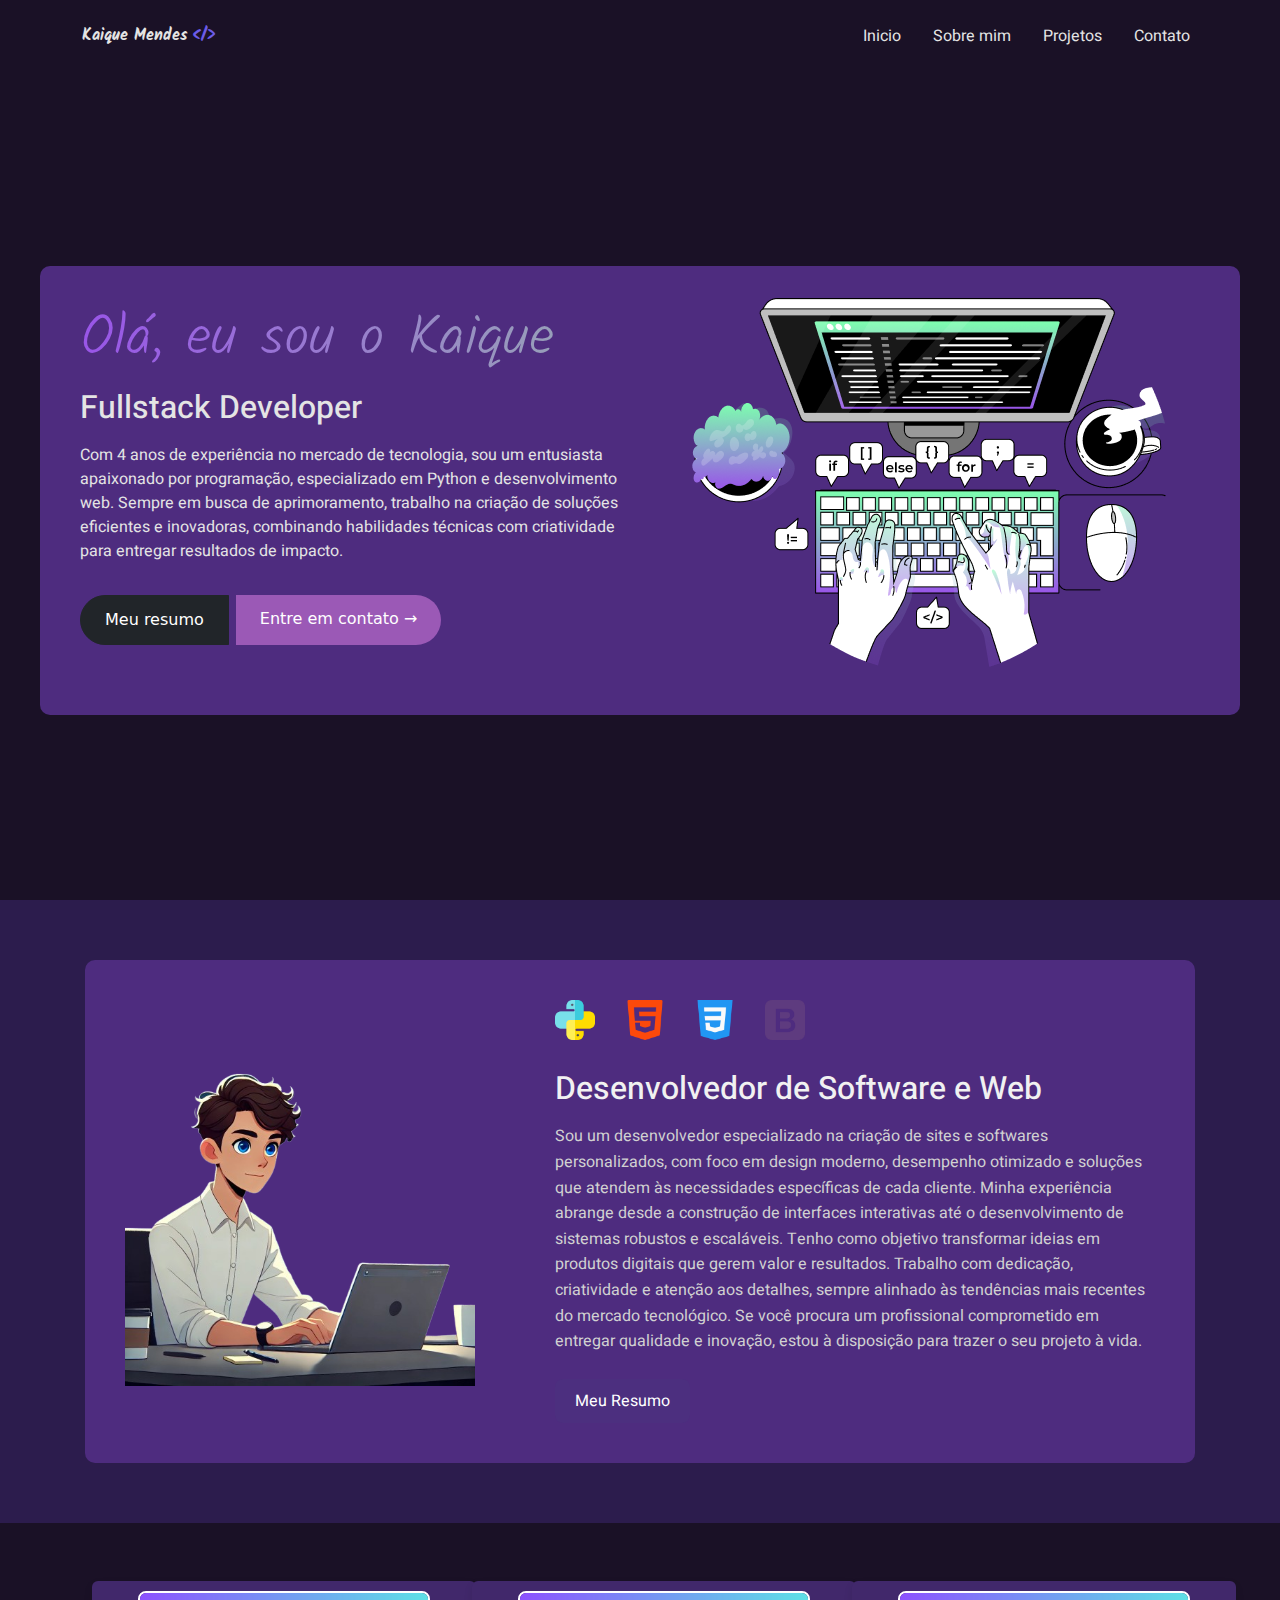
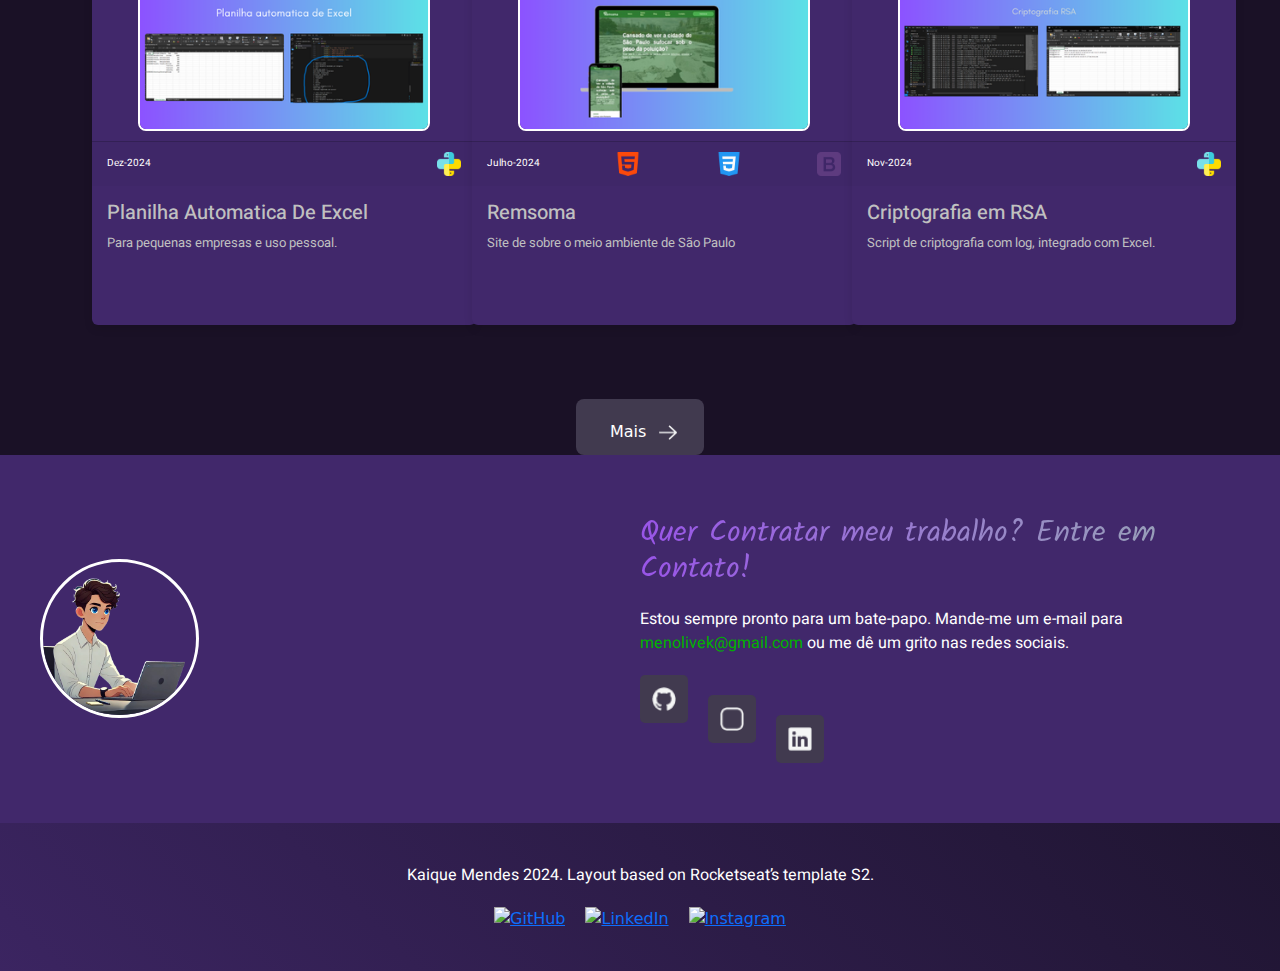
==== index.html @ 35d9863d "first commit" ====
<!DOCTYPE html>
<html lang="pt-br">

<head>
    <meta charset="UTF-8">
    <meta name="viewport" content="width=device-width, initial-scale=1.0">
    <title>Kaique Mendes - Portfolio</title>
    <!-- Bootstrap CSS -->
    <link href="https://cdn.jsdelivr.net/npm/bootstrap@5.3.0/dist/css/bootstrap.min.css" rel="stylesheet">
    <!-- Custom CSS -->
    <link rel="stylesheet" href="style.css">
    <!-- Google Fonts -->
    <link rel="preconnect" href="https://fonts.googleapis.com">
    <link rel="preconnect" href="https://fonts.gstatic.com" crossorigin>
    <link href="https://fonts.googleapis.com/css2?family=Heebo:wght@100..900&family=Kalam:wght@300;400;700&display=swap"
        rel="stylesheet">


    <link rel="preconnect" href="https://fonts.googleapis.com">
    <link rel="preconnect" href="https://fonts.gstatic.com" crossorigin>
    <link href="https://fonts.googleapis.com/css2?family=Kalam:wght@300;400;700&display=swap" rel="stylesheet">


    <link href="https://fonts.googleapis.com/css2?family=Roboto:wght@300;400;700&display=swap" rel="stylesheet">
</head>



<!-- Header -->
<header class="navbar navbar-expand-lg fixed-top">
    <div class="container">
        <a class="navbar-brand" href="#">Kaique Mendes <span class="code-icon">&lt;/&gt;</span></a>
        <button class="navbar-toggler" type="button" data-bs-toggle="collapse" data-bs-target="#navbarNav">
            <span class="navbar-toggler-icon"></span>
        </button>
        <div class="collapse navbar-collapse" id="navbarNav">
            <ul class="navbar-nav ms-auto">
                <li class="nav-item"><a class="nav-link" href="/index.html">Inicio</a></li>
                <li class="nav-item"><a class="nav-link" href="#">Sobre mim</a></li>
                <li class="nav-item"><a class="nav-link" href="#">Projetos</a></li>
                <li class="nav-item"><a class="nav-link" href="#">Contato</a></li>
            </ul>
        </div>
    </div>
</header>

<!-- Hero Section -->
<section class="hero d-flex align-items-center">
    <div class="main-container">
        <div class="row">
            <div class="col-md-6 text-content">
                <h1>Olá, eu sou o <span class="highlight">Kaique</span></h1>
                <h2>Fullstack Developer</h2>
                <p>Com 4 anos de experiência no mercado de tecnologia, sou um entusiasta apaixonado por programação,
                    especializado em Python e desenvolvimento web. Sempre em busca de aprimoramento, trabalho na criação
                    de soluções eficientes e inovadoras, combinando habilidades técnicas com criatividade para entregar
                    resultados de impacto.</p>
                <div class="btn-group">
                    <a href="#main" class="btn btn-dark me-2"><i class="bi bi-file-earmark-text"></i> Meu resumo</a>
                    <a href="#footer" class="btn btn-purple">Entre em contato →</a>
                </div>
            </div>
            <div class="col-md-6 text-center">
                <img src="monitor.png" alt="Code Illustration" class="img-fluid hero-img">
            </div>
        </div>
    </div>
</section>



<main>
    <section  id="main" class="main-container">
        <div class="left-content">
            <img src="/kaiquezin-removebg-preview.png" alt="Person working at laptop" />
        </div>
        <div class="right-content">
            <div class="skills-icons">
                <img src="/icons-softskils/python.png" alt="Python" />
                <img src="/icons-softskils/html-5.png" alt="HTML" />
                <img src="/icons-softskils/css-3.png" alt="CSS" />
                <img src="/icons-softskils/bootstrap.png" alt="Bootstrap" />
            </div>
            <h2>Desenvolvedor de Software e Web

            </h2>
            <p>
                Sou um desenvolvedor especializado na criação de sites e softwares personalizados, com foco em design moderno, desempenho otimizado e soluções que atendem às necessidades específicas de cada cliente. Minha experiência abrange desde a construção de interfaces interativas até o desenvolvimento de sistemas robustos e escaláveis.

                Tenho como objetivo transformar ideias em produtos digitais que gerem valor e resultados. Trabalho com dedicação, criatividade e atenção aos detalhes, sempre alinhado às tendências mais recentes do mercado tecnológico.
                
                Se você procura um profissional comprometido em entregar qualidade e inovação, estou à disposição para trazer o seu projeto à vida.
            </p>
            <button class="resume-btn">Meu Resumo</button>
        </div>
    </section>
</main>



<!-- Section para os cards de projetos -->
<section id="projetos" class="mt-5">
    <div class="container">
        <div class="row justify-content-center">
            <!-- Card 1 -->
            <div class="col-md-4">
                <a href="https://github.com/seu-perfil" class="card-link">
                    <div class="card">
                        <div class="card-img-container">
                            <img src="/img-cards/Planilha automatica de Excel.png" alt="Projeto 1" class="card-img-top">
                        </div>
                        <div class="card-footer">
                            <span class="card-date">Dez-2024</span>
                            <img src="/icons-softskils/python.png" alt="Ícone 1" class="icon">
                        </div>
                        <div class="card-body">
                            <h5 class="card-title">Planilha Automatica De Excel</h5>
                            <p>Para pequenas empresas e uso pessoal.</p>
                        </div>
                    </div>
                </a>
            </div>

            <!-- Card 2 -->
            <div class="col-md-4">
                <a href="https://github.com/Remsoma" class="card-link">
                <div class="card">
                    <div class="card-img-container">
                        <img src="/img-cards/1.png" alt="Projeto 2" class="card-img-top">
                    </div>
                    <div class="card-footer">
                        <span class="card-date">Julho-2024</span>
                        <img src="/icons-softskils/html-5.png" alt="Ícone 2" class="icon">
                        <img src="/icons-softskils/css-3.png" alt="Ícone 2" class="icon">
                        <img src="/icons-softskils/bootstrap.png" alt="Ícone 2" class="icon">

                    </div>
                    <div class="card-body">
                        <h5 class="card-title">Remsoma</h5>
                        <p>Site de sobre o meio ambiente de São Paulo</p>
                    </div>
                </div>
            </a>
            </div>

            <!-- Card 3 -->
            <div class="col-md-4">
                <a href="https://www.linkedin.com/posts/kaique-mendes-de-oliveira-3065111b2_python-criptografia-rsa-activity-7264786140019183616-v6tq?utm_source=share&utm_medium=member_desktop" class="card-link">

                <div class="card">
                    <div class="card-img-container">
                        <img src="/img-cards/2.png" alt="Projeto 3" class="card-img-top">
                    </div>
                    <div class="card-footer">
                        <span class="card-date">Nov-2024</span>
                        <img src="/icons-softskils/python.png" alt="Ícone 3" class="icon">
                    </div>
                    <div class="card-body">
                        <h5 class="card-title">Criptografia em RSA</h5>
                        <p>Script de criptografia com log, integrado com Excel.</p>
                    </div>
                </div>
            </div>
        </div>
    </a>
    </div>

    <!-- Botão Veja Mais com a flecha -->
    <div class="button-container">
        <a href="#" class="btn-veja-mais">

            Mais
            <img src="/flecha button.png" alt="Flecha" class="arrow-icon">
        </a>
    </div>

</section>


<section class="contact-section">
    <div class="contact-container">
        <!-- Círculo com imagem -->
        <div class="circle-image">
            <img src="/kaiquezin-removebg-preview.png" alt="Imagem do Contato" class="contact-image">
        </div>

        <!-- Texto de Contato -->
        <div class="contact-info">
            <h2 class="contact-title">Quer Contratar meu trabalho? Entre em Contato!</h2>
            <p class="contact-description">Estou sempre pronto para um bate-papo. Mande-me um e-mail para <a
                    href="mailto:menolivek@gmail.com">menolivek@gmail.com</a> ou me dê um grito nas redes sociais.</p>

            <!-- Ícones do GitHub -->
            <div class="contact-icons">
                <a href="https://github.com/Kaique0302" target="_blank" class="icon-box">
                    <img src="/iconsredes/git.png" alt="GitHub" class="icon">
                </a>
                <div class="contact-icons">
                    <a href="#" target="_blank" class="icon-box">
                        <img src="/iconsredes/intagram.png" alt="instagram" class="icon">
                    </a>
                    <div class="contact-icons">
                        <a href="https://www.linkedin.com/in/kaique-mendes-de-oliveira-3065111b2/" target="_blank"
                            class="icon-box">
                            <img src="/iconsredes/linkedin.png" alt="linkedin" class="icon">
                        </a>
                        <!-- Adicione outros ícones aqui -->
                    </div>
                </div>
            </div>
</section>

<footer id="footer" class="footer">
    <div class="footer-container">
        <p class="footer-text">Kaique Mendes 2024. Layout based on Rocketseat’s template S2.</p>
        <div class="footer-icons">
            <a href="https://github.com/KaiqueMenolive" target="_blank" class="footer-icon">
                <img src="path/to/github-icon.png" alt="GitHub">
            </a>
            <a href="https://www.linkedin.com/in/kaiquemendes/" target="_blank" class="footer-icon">
                <img src="path/to/linkedin-icon.png" alt="LinkedIn">
            </a>
            <a href="https://www.instagram.com/kaiquemendes/" target="_blank" class="footer-icon">
                <img src="path/to/instagram-icon.png" alt="Instagram">
            </a>
        </div>
    </div>
</footer>





<!-- Bootstrap Bundle JS -->
<script src="https://cdn.jsdelivr.net/npm/bootstrap@5.3.0/dist/js/bootstrap.bundle.min.js"></script>
</body>

</html>
---- style.css ----
/* General Reset */
body {

  background-color: #1a1126;
  color: #e4e4e4;
  margin: 0;
  padding: 0;
}


/* Navbar */
.navbar {
  font-family: "Heebo", sans-serif;
  background-color: #1a1126;
  color: #e4e4e4;
  padding: 1rem 0;
}

.navbar-brand {
  font-family: "Kalam", cursive;
  color: #e4e4e4;
  font-size: 1rem;
  font-weight: 700;
}

.navbar-brand .code-icon {
  color: #6c5ce7;
}

.nav-link {
  color: #e4e4e4 !important;
  margin-left: 1rem;
}

.nav-link:hover {
  color: #6c5ce7 !important;
}

/* Hero Section */
.hero {
  min-height: 100vh;
  background-color: #1a1126;
  color: #e4e4e4;
  padding-top: 5rem;
}

.hero h1 {

  background: linear-gradient(to right, #9955E8, #95ff7b, #95ff7b);
  background-size: 400% 400%;
  color: transparent;
  -webkit-background-clip: text;
  /* Para navegadores WebKit, como Chrome, Safari */
  -moz-background-clip: text;
  /* Para Firefox */
  background-clip: text;
  /* Propriedade padrão */
  animation: gradientAnimation 5s ease infinite;

  @keyframes gradientAnimation {
    0% {
      background-position: 0% 50%;
    }

    50% {
      background-position: 100% 50%;
    }

    100% {
      background-position: 0% 50%;
    }
  }



  font-family: "Kalam",
  cursive;
  font-size: 3.5rem;
  font-weight: 56;
  margin-bottom: 1rem;
}



.hero h2 {
  font-family: "Heebo", sans-serif;
  font-size: 2rem;
  margin-bottom: 1rem;
}

.hero p {
  font-family: "Heebo", sans-serif;
  font-size: 1rem;
  margin-bottom: 2rem;
}

.btn-group .btn {
  border-radius: 25px;
  padding: 0.75rem 1.5rem;
}

.btn-purple {
  background-color: #9b59b6;
  color: #fff;
  border: none;
}

.btn-purple:hover {
  background-color: #8e44ad;
}

.hero-img {
  margin-top: -3rem;
  max-width: 100%;
}

/* Responsive */
@media (max-width: 768px) {
  .hero h1 {
    font-size: 2.5rem;
  }

  .hero h2 {
    font-size: 1.5rem;
  }
}



/* Main Section */
main {
  font-family: "Heebo", sans-serif;
  background-color: #2c1c4d;
  /* Fundo roxo escuro para a área ao redor */
  color: #fff;
  display: flex;
  justify-content: center;
  align-items: center;
  padding: 60px 20px;
}

.main-container {
  /* Renomeei a classe para evitar conflito */
  background-color: #4e2c7f;
  /* Fundo roxo claro dentro do container */
  display: flex;
  max-width: 1200px;
  margin: 0 auto;
  align-items: center;
  gap: 80px;
  /* Aumentei o espaçamento entre imagem e texto */
  padding: 40px;
  /* Espaçamento interno no container */
  border-radius: 10px;
  /* Bordas arredondadas no container */
}

.left-content img {
  width: 350px;
  /* Tamanho da imagem */
  height: auto;
  object-fit: cover;
  /* Para garantir que a imagem preencha o espaço sem distorção */
  animation: float-large 6s ease-in-out infinite;
  /* Animação de flutuação */
  transition: transform 0.3s ease;
  /* Transição suave no hover */
}

/* Animação de flutuação */
@keyframes float-large {
  0% {
    transform: translateY(0);
    /* Início sem deslocamento */
  }

  50% {
    transform: translateY(-20px);
    /* Desloca um pouco para cima */
  }

  100% {
    transform: translateY(0);
    /* Retorna ao ponto inicial */
  }
}


/* Adicionando um efeito de hover, */
.side-image-large:hover {
  transform: scale(1.05);
  /* Leve aumento ao passar o mouse */
}

.right-content {
  max-width: 600px;
  /* Largura máxima do texto */
}

/* Skills Icons */



.skills-icons {
  display: flex;
  gap: 30px;
  /* Aumentei o espaçamento entre os ícones */
  margin-bottom: 30px;
  /* Mais espaço entre os ícones e o título */
}

/* Animação de flutuação */
@keyframes float {
  0% {
    transform: translateY(0);
    /* Início sem deslocamento */
  }

  50% {
    transform: translateY(-15px);
    /* Desloca um pouco para cima */
  }

  100% {
    transform: translateY(0);
    /* Retorna ao ponto inicial */
  }
}

/* Adicionando hover para um leve efeito de transformação, se desejar */
.skill-icon:hover {
  transform: scale(1.1);
  /* Leve aumento no hover */
}

.skills-icons img {
  width: 40px;
  /* Tamanho dos ícones */
  height: auto;
  position: relative;
  animation: float 4s ease-in-out infinite;
  /* Animação para flutuar */
}

.right-content h2 {
  font-size: 2rem;
  margin-bottom: 1rem;
  color: #f1f1f1;
}

.right-content p {
  font-size: 1rem;
  margin-bottom: 1.5rem;
  line-height: 1.6;
  color: #d1d1d1;
}

.resume-btn {
  background-color: #4c2f7f;
  /* Botão roxo */
  color: #fff;
  border: none;
  padding: 10px 20px;
  font-size: 1rem;
  border-radius: 8px;
  cursor: pointer;
  transition: background 0.3s ease-in-out;
}

.resume-btn:hover {
  background-color: #6d3fb8;
  /* Efeito hover */
}

/* cards */

.card {
  font-family: "Heebo", sans-serif;
  background-color: #41286B;
  color: white;
  width: 384px;
  height: 344px;
  margin: 10px;
  border: none;
  display: flex;
  justify-content: flex-start;
  flex-direction: column;
  position: relative;
  overflow: hidden;
  /* Garante que o conteúdo não saia do card */
  transition: transform 0.5s ease, box-shadow 0.3s ease, filter 0.3s ease;
  box-shadow: 0 4px 8px rgba(0, 0, 0, 0.1);
  /* Sombra suave para o card */


}

.card:hover {
  transform: translateY(-15px) scale(1.05) rotate(3deg);
  /* Card sobe, aumenta e gira levemente */
  box-shadow: 0 12px 24px rgba(0, 0, 0, 0.2);
  /* Sombra mais forte */
  filter: brightness(1.1);
  /* Aumenta o brilho para dar um efeito de destaque */
}


/* Card com link */
.card-link {
  text-decoration: none;
  /* Remove o sublinhado do link */
  display: inline-block;
  /* Permite que o link seja um bloco e ocupe o tamanho do card */
  transition: transform 0.3s ease;
  /* Animação suave no hover */
}

.card-img-container {
  position: relative;
  width: 100%;
  height: 160px;
  padding: 10px;
  /* Espaçamento interno */
}

.card-img-top {
  display: block;
  margin: auto;
  width: 80%;
  /* Ajuste a largura da imagem */
  height: auto;
  border: 2px solid white;
  /* Borda branca ao redor da imagem */
  border-radius: 8px;
  /* Arredondamento nas bordas da imagem */
}

.card-body {
  color: silver;
  padding: 15px;
  flex-grow: 1;
  font-size: 13px;
}

.card-footer {
  display: flex;
  justify-content: space-between;
  align-items: center;
  font-size: 14px;
  padding: 10px 15px;
}

.card-date {
  font-family: "Heebo", sans-serif;
  font-size: 10px;
}

.icon {
  width: 23px;
  height: 23px;
  object-fit: contain;
}

.card-container {

  display: flex;
  justify-content: space-between;
  flex-wrap: wrap;
  gap: 20px;
}


/* Container do botão Veja mais */
.button-container {
  text-align: center;
  margin-top: 40px;
  /* Distância dos cards */
}

/* Estilo do botão Veja mais */
.btn-veja-mais {
  display: inline-block;
  background-color: #413A4F;
  color: white;
  padding: 16px 32px;
  text-decoration: none;
  font-size: 16px;
  border-radius: 8px;
  border: 2px solid transparent;
  /* Borda inicial */
  width: 128px;
  height: 56px;
  text-align: center;
  /* Garantir que o texto esteja centralizado */
  line-height: 30px;
  /* Alinha verticalmente o texto */
  white-space: nowrap;
  /* Impede que o texto quebre em várias linhas */
  transition: all 0.3s ease;
  /* Transição suave para hover */
}


/* Estilo da flecha */
.arrow-icon {
  width: 18px;
  /* Largura da flecha */
  height: 15px;
  /* Altura da flecha */
  margin-left: 8px;
  /* Espaço entre o texto e a flecha */
}


/* Efeito hover no botão */
.btn-veja-mais:hover {
  background-color: #4d3b7d;
  /* Cor mais clara para o hover */
  border: 2px solid #41286B;
  /* Borda roxa no hover */
  cursor: pointer;
  /* Cursor de pointer */
}


/* Estilo da seção de contato */
.contact-section {
  background-color: #41286B;
  /* Cor de fundo */
  padding: 60px 0;
  /* Espaçamento superior e inferior */
  color: #fff;
  /* Cor do texto */
}

/* Container da seção de contato */
.contact-container {
  display: flex;
  align-items: center;
  justify-content: space-between;
  max-width: 1200px;
  margin: 0 auto;
}

/* Círculo com imagem */
.circle-image {
  width: 159px;
  height: 159px;
  border-radius: 50%;
  overflow: hidden;
  border: 3px solid #fff;
  /* Borda branca */
}

.contact-image {
  width: 100%;
  height: 100%;
  object-fit: cover;
  /* Ajusta a imagem dentro do círculo */
}

/* Informações de contato */
.contact-info {
  max-width: 600px;
}

.contact-title {
  font-family: "Kalam", cursive;
  background: linear-gradient(to right, #9955E8, #95ff7b, #95ff7b);
  background-size: 400% 400%;
  color: transparent;
  -webkit-background-clip: text;
  /* Para navegadores WebKit, como Chrome, Safari */
  -moz-background-clip: text;
  /* Para Firefox */
  background-clip: text;
  /* Propriedade padrão */
  animation: gradientAnimation 5s ease infinite;

  font-size: 30px;
  margin-bottom: 20px;
}

@keyframes gradientAnimation {
  0% {
    background-position: 0% 50%;
  }

  50% {
    background-position: 100% 50%;
  }

  100% {
    background-position: 0% 50%;
  }
}

.contact-description {
  font-family: "Heebo", sans-serif;
  font-size: 16px;
  line-height: 1.5;
}

.contact-description a {
  font-family: "Heebo", sans-serif;
  color: #00b300;
  /* Cor verde para o link */
  text-decoration: none;
}

.contact-description a:hover {
  text-decoration: underline;
  /* Sublinha o link ao passar o mouse */
}

/* Caixa de ícones do GitHub */
.contact-icons {
  display: flex;
  gap: 20px;
  margin-top: 20px;
}

.icon-box {
  width: 48px;
  height: 48px;
  display: flex;
  justify-content: center;
  align-items: center;
  border-radius: 5px;
  background-color: #413A4F;
  transition: transform 0.3s ease;
}

.icon-box:hover {
  transform: scale(1.1);
  /* Efeito de zoom ao passar o mouse */
}

.icon {
  width: 24px;
  height: 24px;
}

/* Estilo do Footer */
.footer {
  background: linear-gradient(45deg, #41286B, #171023, #41286B);
  background-size: 300% 300%;
  animation: gradientAnimation 5s ease infinite;
  padding: 40px 0;
  color: #fff;
  text-align: center;
}

@keyframes gradientAnimation {
  0% {
    background-position: 0% 50%;
  }

  50% {
    background-position: 100% 50%;
  }

  100% {
    background-position: 0% 50%;
  }
}

.footer-container {
  max-width: 1200px;
  margin: 0 auto;
}

.footer-text {
  font-family: "Heebo", sans-serif;
  font-size: 16px;
  margin-bottom: 20px;
}

.footer-icons {
  display: flex;
  justify-content: center;
  gap: 20px;
}

.footer-icon img {
  width: 24px;
  height: 24px;
  transition: transform 0.3s ease;
}

.footer-icon:hover img {
  transform: scale(1.1);
  /* Efeito de zoom ao passar o mouse */
}
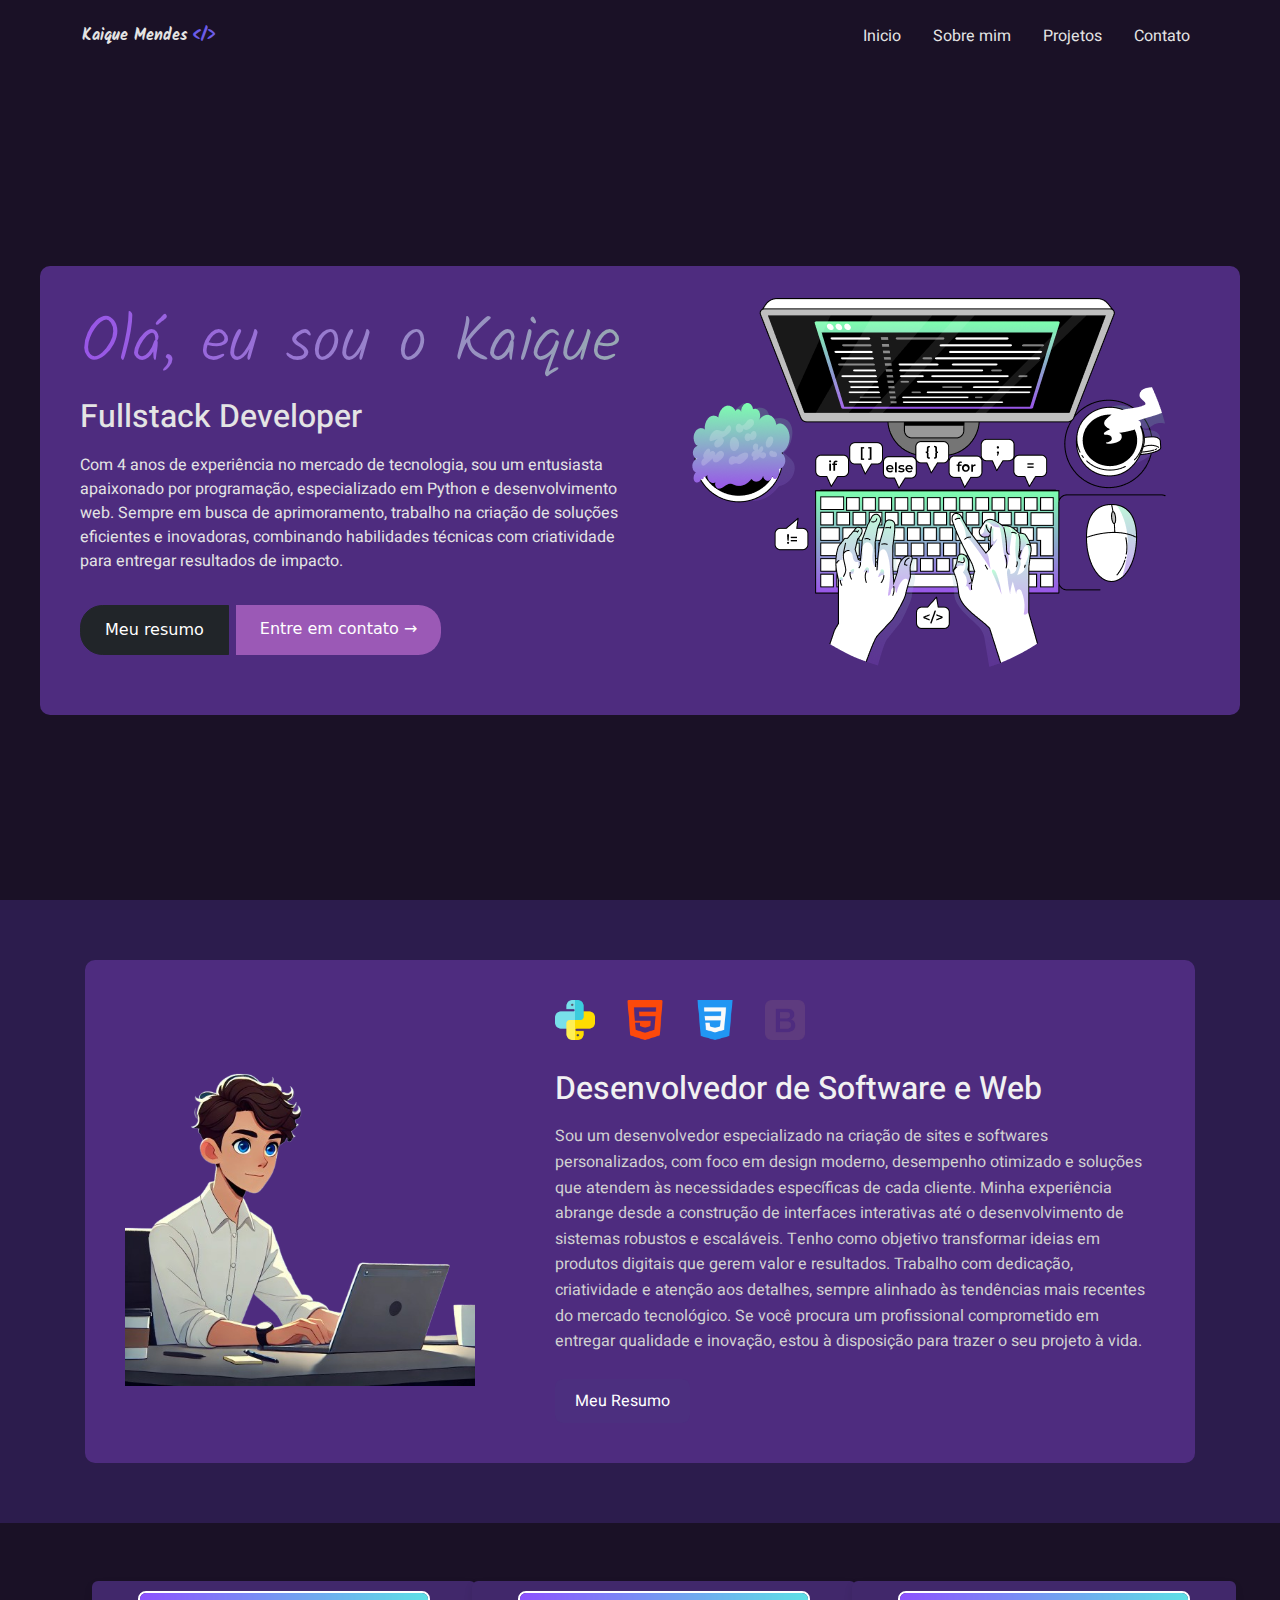
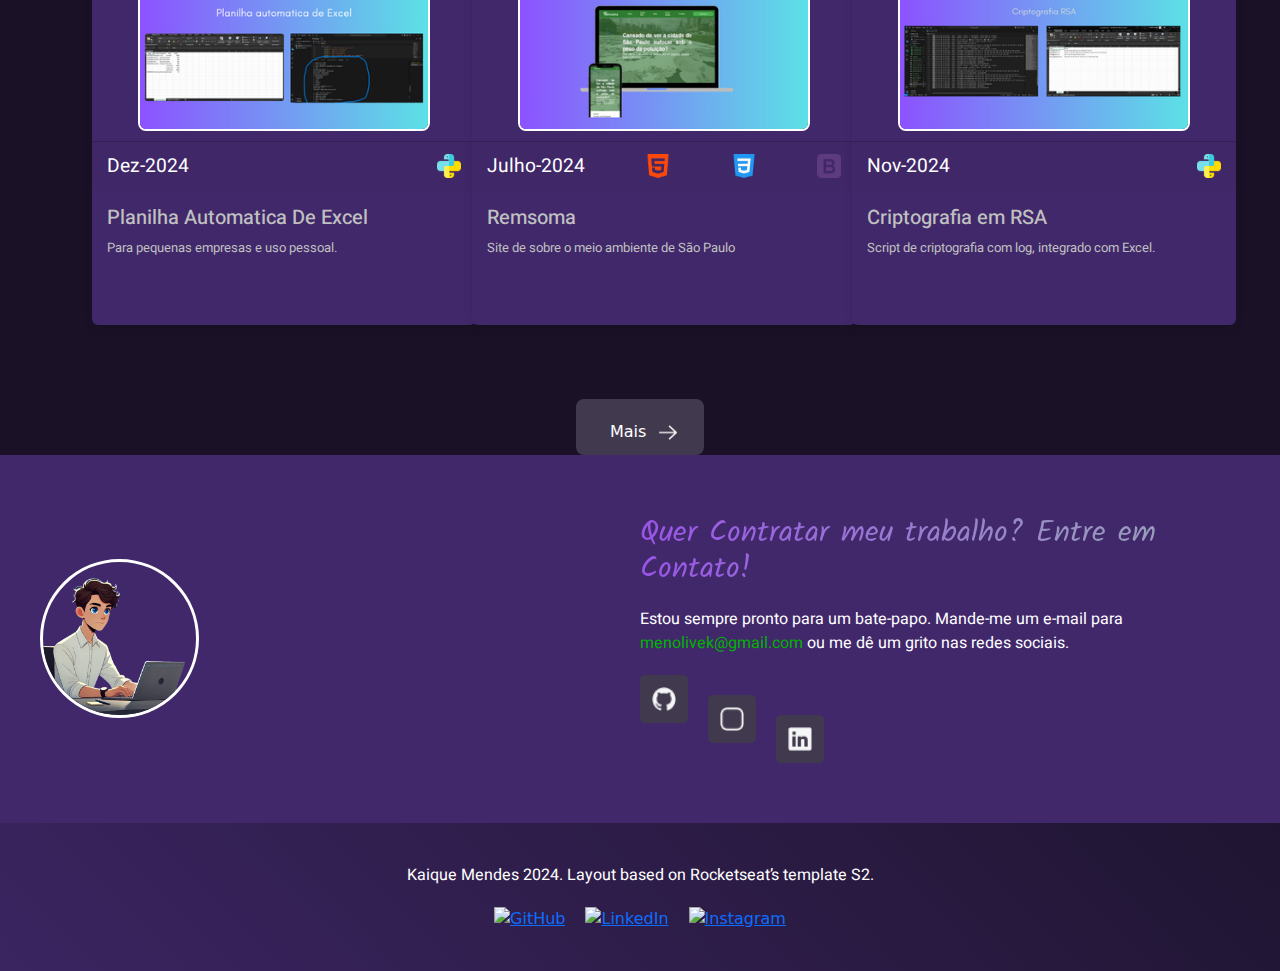
==== commit d999050b: "mexendo na responsividade" ====
--- a/index.html
+++ b/index.html
@@ -3,7 +3,8 @@
 
 <head>
     <meta charset="UTF-8">
-    <meta name="viewport" content="width=device-width, initial-scale=1.0">
+       <meta name="viewport" content="width=device-width, initial-scale=1.0">
+
     <title>Kaique Mendes - Portfolio</title>
     <!-- Bootstrap CSS -->
     <link href="https://cdn.jsdelivr.net/npm/bootstrap@5.3.0/dist/css/bootstrap.min.css" rel="stylesheet">
--- a/style.css
+++ b/style.css
@@ -95,7 +95,7 @@
 }
 
 .btn-group .btn {
-  border-radius: 25px;
+  border-radius: 2.5vh;
   padding: 0.75rem 1.5rem;
 }
 
@@ -154,6 +154,8 @@
   border-radius: 10px;
   /* Bordas arredondadas no container */
 }
+
+
 
 .left-content img {
   width: 350px;
@@ -594,5 +596,567 @@
 }
 
 
-
-
+/* General Reset */
+body {
+  background-color: #1a1126;
+  color: #e4e4e4;
+  margin: 0;
+  padding: 0;
+}
+
+@media (max-width: 600px) {
+  body {
+    font-size: 14px; /* Reduz o tamanho da fonte para telas menores */
+  }
+  .header {
+    padding: 10px;
+  }
+}
+
+/* Navbar */
+.navbar {
+  font-family: "Heebo", sans-serif;
+  background-color: #1a1126;
+  color: #e4e4e4;
+  padding: 1rem 0;
+}
+
+.navbar-brand {
+  font-family: "Kalam", cursive;
+  color: #e4e4e4;
+  font-size: 1rem;
+  font-weight: 700;
+}
+
+.navbar-brand .code-icon {
+  color: #6c5ce7;
+}
+
+.nav-link {
+  color: #e4e4e4 !important;
+  margin-left: 1rem;
+}
+
+.nav-link:hover {
+  color: #6c5ce7 !important;
+}
+
+/* Hero Section */
+.hero {
+  min-height: 100vh;
+  background-color: #1a1126;
+  color: #e4e4e4;
+  padding-top: 5rem;
+}
+
+.hero h1 {
+  background: linear-gradient(to right, #9955E8, #95ff7b, #95ff7b);
+  background-size: 400% 400%;
+  color: transparent;
+  -webkit-background-clip: text;
+  /* Para navegadores WebKit, como Chrome, Safari */
+  -moz-background-clip: text;
+  /* Para Firefox */
+  background-clip: text;
+  /* Propriedade padrão */
+  animation: gradientAnimation 5s ease infinite;
+}
+
+@keyframes gradientAnimation {
+  0% {
+    background-position: 0% 50%;
+  }
+  50% {
+    background-position: 100% 50%;
+  }
+  100% {
+    background-position: 0% 50%;
+  }
+}
+
+.hero h1 {
+  font-family: "Kalam", cursive;
+  font-size: 3.5rem;
+  font-weight: 56;
+  margin-bottom: 1rem;
+}
+
+.hero h2 {
+  font-family: "Heebo", sans-serif;
+  font-size: 2rem;
+  margin-bottom: 1rem;
+}
+
+.hero p {
+  font-family: "Heebo", sans-serif;
+  font-size: 1rem;
+  margin-bottom: 2rem;
+}
+
+.btn-group .btn {
+  border-radius: 2.5vh;
+  padding: 0.75rem 1.5rem;
+}
+
+.btn-purple {
+  background-color: #9b59b6;
+  color: #fff;
+  border: none;
+}
+
+.btn-purple:hover {
+  background-color: #8e44ad;
+}
+
+.hero-img {
+  margin-top: -3rem;
+  max-width: 100%;
+}
+
+/* Responsive */
+@media (max-width: 768px) {
+  .hero h1 {
+    font-size: 2.5rem;
+  }
+
+  .hero h2 {
+    font-size: 1.5rem;
+  }
+}
+
+/* Main Section */
+main {
+  font-family: "Heebo", sans-serif;
+  background-color: #2c1c4d;
+  /* Fundo roxo escuro para a área ao redor */
+  color: #fff;
+  display: flex;
+  justify-content: center;
+  align-items: center;
+  padding: 60px 20px;
+}
+
+.main-container {
+  /* Renomeei a classe para evitar conflito */
+  background-color: #4e2c7f;
+  /* Fundo roxo claro dentro do container */
+  display: flex;
+  max-width: 1200px;
+  margin: 0 auto;
+  align-items: center;
+  gap: 80px;
+  /* Aumentei o espaçamento entre imagem e texto */
+  padding: 40px;
+  /* Espaçamento interno no container */
+  border-radius: 10px;
+  /* Bordas arredondadas no container */
+}
+
+.left-content img {
+  width: 350px;
+  /* Tamanho da imagem */
+  height: auto;
+  object-fit: cover;
+  /* Para garantir que a imagem preencha o espaço sem distorção */
+  animation: float-large 6s ease-in-out infinite;
+  /* Animação de flutuação */
+  transition: transform 0.3s ease;
+  /* Transição suave no hover */
+}
+
+/* Animação de flutuação */
+@keyframes float-large {
+  0% {
+    transform: translateY(0);
+    /* Início sem deslocamento */
+  }
+
+  50% {
+    transform: translateY(-20px);
+    /* Desloca um pouco para cima */
+  }
+
+  100% {
+    transform: translateY(0);
+    /* Retorna ao ponto inicial */
+  }
+}
+
+/* Adicionando um efeito de hover, */
+.side-image-large:hover {
+  transform: scale(1.05);
+  /* Leve aumento ao passar o mouse */
+}
+
+.right-content {
+  max-width: 600px;
+  /* Largura máxima do texto */
+}
+
+/* Skills Icons */
+.skills-icons {
+  display: flex;
+  gap: 30px;
+  /* Aumentei o espaçamento entre os ícones */
+  margin-bottom: 30px;
+  /* Mais espaço entre os ícones e o título */
+}
+
+@keyframes float {
+  0% {
+    transform: translateY(0);
+    /* Início sem deslocamento */
+  }
+
+  50% {
+    transform: translateY(-15px);
+    /* Desloca um pouco para cima */
+  }
+
+  100% {
+    transform: translateY(0);
+    /* Retorna ao ponto inicial */
+  }
+}
+
+/* Adicionando hover para um leve efeito de transformação, se desejar */
+.skill-icon:hover {
+  transform: scale(1.1);
+  /* Leve aumento no hover */
+}
+
+.skills-icons img {
+  width: 40px;
+  /* Tamanho dos ícones */
+  height: auto;
+  position: relative;
+  animation: float 4s ease-in-out infinite;
+  /* Animação para flutuar */
+}
+
+.right-content h2 {
+  font-size: 2rem;
+  margin-bottom: 1rem;
+  color: #f1f1f1;
+}
+
+.right-content p {
+  font-size: 1rem;
+  margin-bottom: 1.5rem;
+  line-height: 1.6;
+  color: #d1d1d1;
+}
+
+.resume-btn {
+  background-color: #4c2f7f;
+  /* Botão roxo */
+  color: #fff;
+  border: none;
+  padding: 10px 20px;
+  font-size: 1rem;
+  border-radius: 8px;
+  cursor: pointer;
+  transition: background 0.3s ease-in-out;
+}
+
+.resume-btn:hover {
+  background-color: #6d3fb8;
+  /* Efeito hover */
+}
+
+/* cards */
+.card {
+  font-family: "Heebo", sans-serif;
+  background-color: #41286B;
+  color: white;
+  width: 384px;
+  height: 344px;
+  margin: 10px;
+  border: none;
+  display: flex;
+  justify-content: flex-start;
+  flex-direction: column;
+  position: relative;
+  overflow: hidden;
+  /* Garante que o conteúdo não saia do card */
+  transition: transform 0.5s ease, box-shadow 0.3s ease, filter 0.3s ease;
+  box-shadow: 0 4px 8px rgba(0, 0, 0, 0.1);
+  /* Sombra suave para o card */
+}
+
+.card:hover {
+  transform: translateY(-15px) scale(1.05) rotate(3deg);
+  /* Card sobe, aumenta e gira levemente */
+  box-shadow: 0 12px 24px rgba(0, 0, 0, 0.2);
+  /* Sombra mais forte */
+  filter: brightness(1.1);
+  /* Aumenta o brilho para dar um efeito de destaque */
+}
+
+/* Card com link */
+.card-link {
+  text-decoration: none;
+  /* Remove o sublinhado do link */
+  display: inline-block;
+  /* Permite que o link seja um bloco e ocupe o tamanho do card */
+  transition: transform 0.3s ease;
+  /* Animação suave no hover */
+}
+
+.card-img-container {
+  position: relative;
+  width: 100%;
+  height: 160px;
+  padding: 10px;
+  /* Espaçamento interno */
+}
+
+.card-img-top {
+  display: block;
+  margin: auto;
+  width: 80%;
+  /* Ajuste a largura da imagem */
+  height: auto;
+  border: 2px solid white;
+  /* Borda branca ao redor da imagem */
+  border-radius: 8px;
+  /* Arredondamento nas bordas da imagem */
+}
+
+.card-body {
+  color: silver;
+  padding: 15px;
+  flex-grow: 1;
+  font-size: 13px;
+}
+
+.card-footer {
+  display: flex;
+  justify-content: space-between;
+  align-items: center;
+  font-size: 14px;
+  padding: 10px 15px;
+}
+
+.card-date {
+  font-family: "Heebo", sans-serif;
+  color: #fff;
+  font-size: 1.2rem;
+}
+
+.card-footer p {
+  font-family: "Heebo", sans-serif;
+  color: #fff;
+  font-size: 1rem;
+}
+
+.card-footer a {
+  color: #fff;
+  font-size: 1rem;
+}
+
+.card-footer a:hover {
+  color: #6c5ce7;
+  /* Cor de hover no link */
+}
+
+
+/* Responsive */
+@media (max-width: 768px) {
+  .hero h1 {
+    font-size: 2.5rem;
+  }
+
+  .hero h2 {
+    font-size: 1.5rem;
+  }
+
+  .hero p {
+    font-size: 0.9rem;
+  }
+
+  .navbar {
+    padding: 0.5rem 0;
+  }
+
+  .navbar-brand {
+    font-size: 0.9rem;
+  }
+
+  .nav-link {
+    font-size: 0.9rem;
+  }
+
+  .main-container {
+    flex-direction: column;
+    align-items: center;
+    padding: 20px;
+  }
+
+  .left-content img {
+    width: 80%;
+    max-width: 300px;
+  }
+
+  .right-content {
+    max-width: 100%;
+    text-align: center;
+  }
+
+  .skills-icons {
+    gap: 20px;
+  }
+
+  .card {
+    width: 100%;
+    margin: 10px 0;
+  }
+
+  .contact-container {
+    flex-direction: column;
+    text-align: center;
+  }
+
+  .circle-image {
+    width: 120px;
+    height: 120px;
+  }
+
+  .contact-info {
+    max-width: 100%;
+    margin-top: 20px;
+  }
+}
+
+@media (max-width: 480px) {
+  .hero h1 {
+    font-size: 2rem;
+  }
+
+  .hero h2 {
+    font-size: 1.2rem;
+  }
+
+  .hero p {
+    font-size: 0.8rem;
+  }
+
+  .btn-group .btn {
+    padding: 0.5rem 1rem;
+  }
+
+  .main-container {
+    padding: 15px;
+  }
+
+  .left-content img {
+    width: 100%;
+  }
+
+  .right-content {
+    padding: 10px;
+  }
+
+  .card {
+    width: 100%;
+    height: auto;
+    margin: 10px 0;
+  }
+
+  .card-body {
+    font-size: 12px;
+  }
+
+  .contact-title {
+    font-size: 1.5rem;
+  }
+
+  .contact-description {
+    font-size: 14px;
+  }
+
+  .btn-veja-mais {
+    font-size: 14px;
+    padding: 12px 24px;
+  }
+}
+/* Media Query for Large Screens (Desktops and larger tablets) */
+@media (min-width: 1200px) {
+  .hero h1 {
+    font-size: 4rem;
+  }
+
+  .main-container {
+    max-width: 1200px;
+    padding: 40px;
+  }
+
+  .left-content img {
+    width: 350px;
+  }
+
+  .right-content {
+    max-width: 600px;
+  }
+
+  .skills-icons {
+    gap: 30px;
+  }
+
+  .card {
+    width: 384px;
+  }
+}
+
+
+@media (max-width: 600px) {
+  body {
+    font-size: 14px; /* Reduz o tamanho da fonte para telas menores */
+  }
+  .header {
+    padding: 10px;
+  }
+}
+
+/* Responsive */
+@media (max-width: 768px) {
+  .hero h1 {
+    font-size: 2.5rem;
+  }
+
+  .hero h2 {
+    font-size: 1.5rem;
+  }
+}
+
+/* Responsividade */
+@media (max-width: 1200px) {
+  .card-container .card {
+    width: 45%; /* Para telas médias, como tablets */
+  }
+}
+
+@media (max-width: 768px) {
+  .card-container .card {
+    width: 100%; /* Para telas pequenas, como celulares */
+  }
+}
+
+/* Melhorando a responsividade */
+@media (max-width: 480px) {
+  .card-container {
+    padding: 30px 10px; /* Reduzindo o espaçamento nos dispositivos menores */
+  }
+
+  .card-container .card {
+    padding: 15px; /* Menos preenchimento nos cards em telas pequenas */
+  }
+
+  .card-container .card h3 {
+    font-size: 1.3rem; /* Ajuste do tamanho do título */
+  }
+
+  .card-container .card p {
+    font-size: 0.9rem; /* Ajuste do tamanho da descrição */
+  }
+}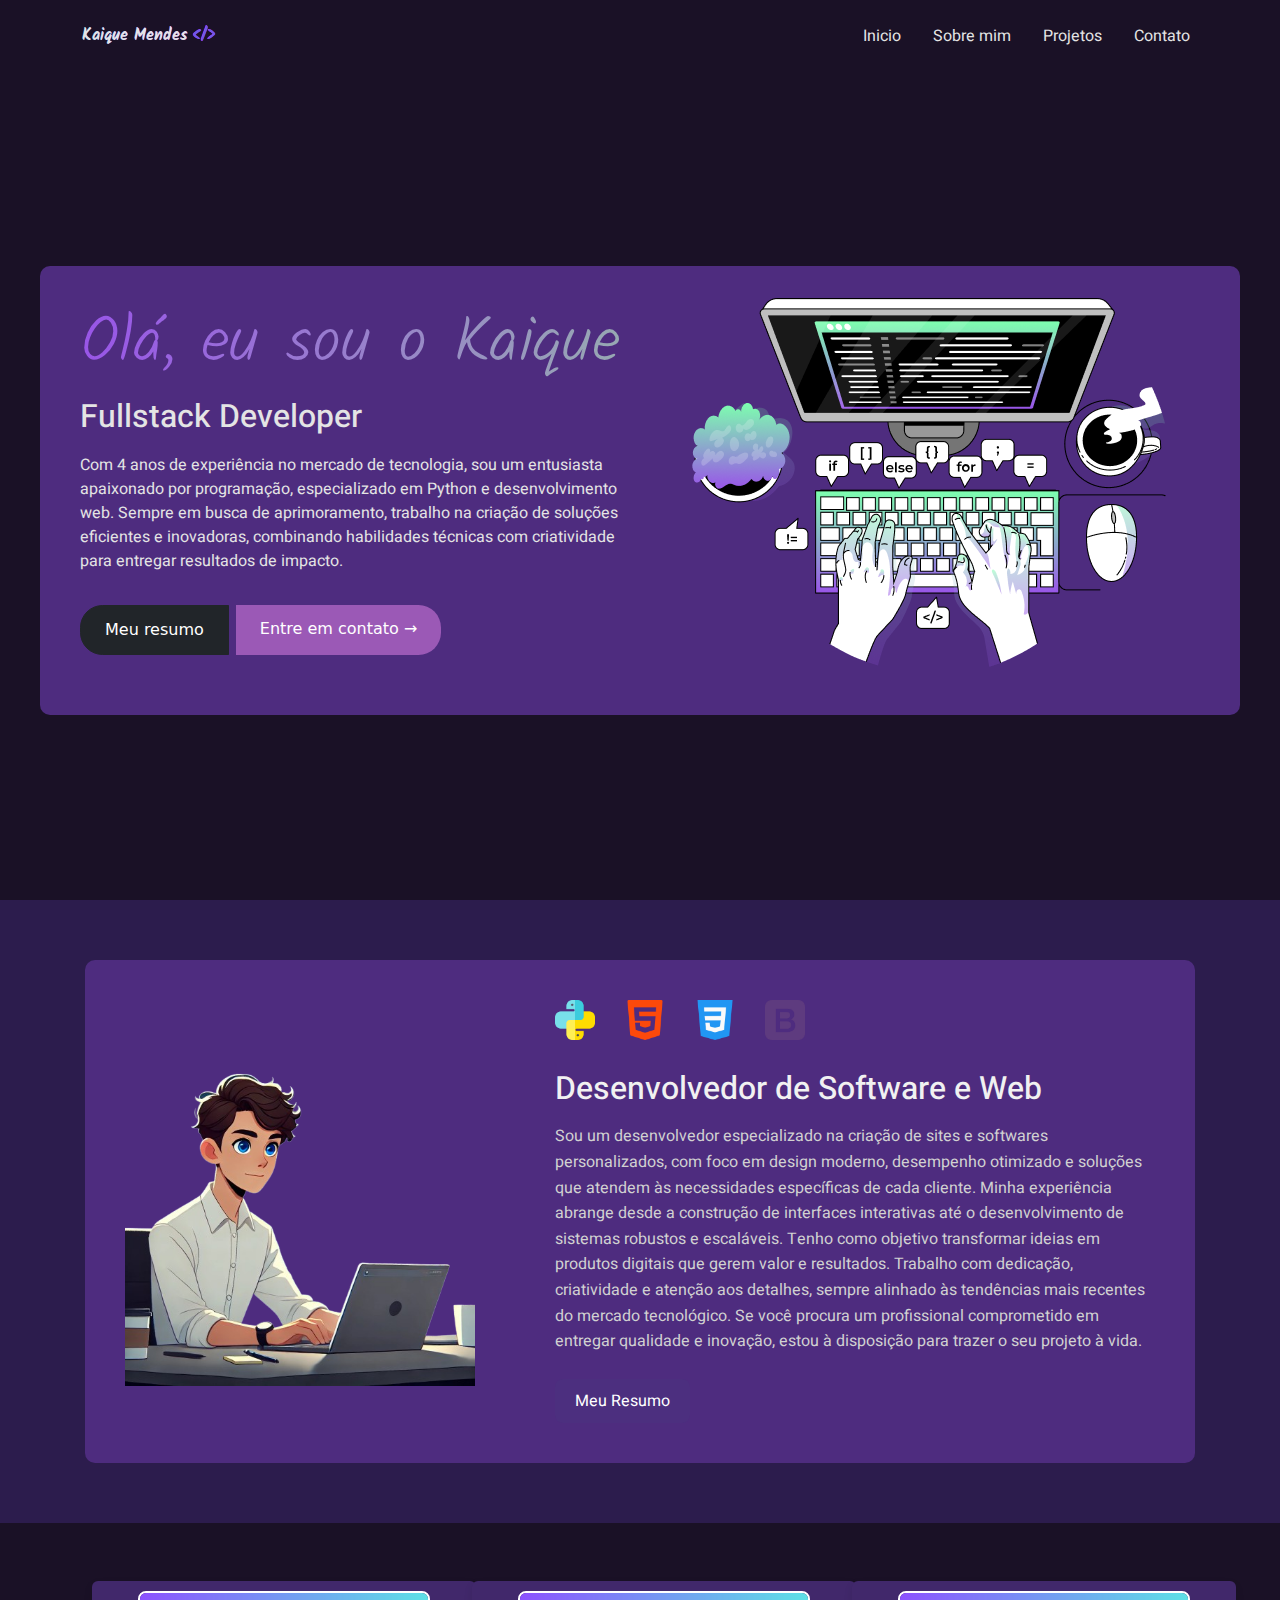
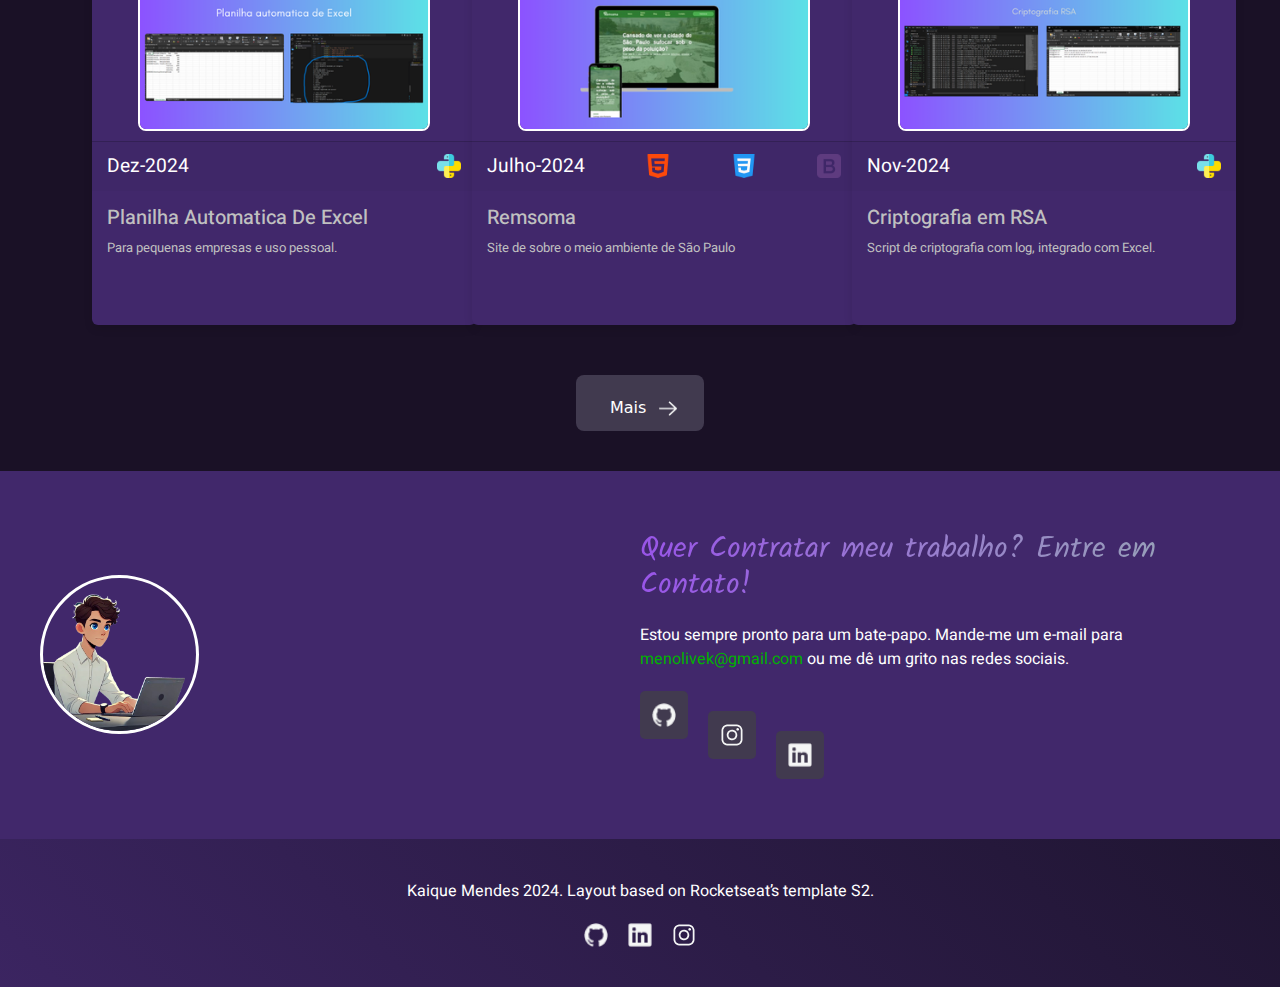
==== commit 00f7df01: "Ajuste final" ====
--- a/index.html
+++ b/index.html
@@ -30,16 +30,16 @@
 <!-- Header -->
 <header class="navbar navbar-expand-lg fixed-top">
     <div class="container">
-        <a class="navbar-brand" href="#">Kaique Mendes <span class="code-icon">&lt;/&gt;</span></a>
+        <a class="navbar-brand" href="">Kaique Mendes <span class="code-icon">&lt;/&gt;</span></a>
         <button class="navbar-toggler" type="button" data-bs-toggle="collapse" data-bs-target="#navbarNav">
             <span class="navbar-toggler-icon"></span>
         </button>
         <div class="collapse navbar-collapse" id="navbarNav">
             <ul class="navbar-nav ms-auto">
                 <li class="nav-item"><a class="nav-link" href="/index.html">Inicio</a></li>
-                <li class="nav-item"><a class="nav-link" href="#">Sobre mim</a></li>
-                <li class="nav-item"><a class="nav-link" href="#">Projetos</a></li>
-                <li class="nav-item"><a class="nav-link" href="#">Contato</a></li>
+                <li class="nav-item"><a class="nav-link" href="#main">Sobre mim</a></li>
+                <li class="nav-item"><a class="nav-link" href="#projetos">Projetos</a></li>
+                <li class="nav-item"><a class="nav-link" href="#contato">Contato</a></li>
             </ul>
         </div>
     </div>
@@ -162,23 +162,27 @@
                     </div>
                 </div>
             </div>
-        </div>
+            
+        </div>
+        
     </a>
-    </div>
-
-    <!-- Botão Veja Mais com a flecha -->
-    <div class="button-container">
-        <a href="#" class="btn-veja-mais">
-
-            Mais
-            <img src="/flecha button.png" alt="Flecha" class="arrow-icon">
-        </a>
-    </div>
+        <!-- Botão Veja Mais com a flecha -->
+        <div class="button-container">
+            <a href="#" class="btn-veja-mais">
+    
+                Mais
+                <img src="/flecha button.png" alt="Flecha" class="arrow-icon">
+            </a>
+        </div>
+    </div>
+
+
 
 </section>
 
 
-<section class="contact-section">
+<section id="contato" class="contact-section">
+    
     <div class="contact-container">
         <!-- Círculo com imagem -->
         <div class="circle-image">
@@ -198,7 +202,7 @@
                 </a>
                 <div class="contact-icons">
                     <a href="#" target="_blank" class="icon-box">
-                        <img src="/iconsredes/intagram.png" alt="instagram" class="icon">
+                        <img src="/logo-instagram 1.png" alt="instagram" class="icon">
                     </a>
                     <div class="contact-icons">
                         <a href="https://www.linkedin.com/in/kaique-mendes-de-oliveira-3065111b2/" target="_blank"
@@ -215,14 +219,14 @@
     <div class="footer-container">
         <p class="footer-text">Kaique Mendes 2024. Layout based on Rocketseat’s template S2.</p>
         <div class="footer-icons">
-            <a href="https://github.com/KaiqueMenolive" target="_blank" class="footer-icon">
-                <img src="path/to/github-icon.png" alt="GitHub">
-            </a>
-            <a href="https://www.linkedin.com/in/kaiquemendes/" target="_blank" class="footer-icon">
-                <img src="path/to/linkedin-icon.png" alt="LinkedIn">
-            </a>
-            <a href="https://www.instagram.com/kaiquemendes/" target="_blank" class="footer-icon">
-                <img src="path/to/instagram-icon.png" alt="Instagram">
+            <a href="https://github.com/Kaique0302" target="_blank" class="footer-icon">
+                <img src="/iconsredes/git.png" alt="GitHub">
+            </a>
+            <a href="https://www.linkedin.com/in/kaique-mendes-de-oliveira-3065111b2/" target="_blank" class="footer-icon">
+                <img src="/iconsredes/linkedin.png" alt="LinkedIn">
+            </a>
+            <a href="https://www.instagram.com/kaiquemenolive/" target="_blank" class="footer-icon">
+                <img src="/logo-instagram 1.png" alt="Instagram">
             </a>
         </div>
     </div>
--- a/style.css
+++ b/style.css
@@ -5,7 +5,13 @@
   color: #e4e4e4;
   margin: 0;
   padding: 0;
-}
+  
+}
+
+body {
+  cursor: url('/Normal.cur'), auto;
+}
+
 
 
 /* Navbar */
@@ -16,12 +22,28 @@
   padding: 1rem 0;
 }
 
+@keyframes rgbGradient {
+  0% {
+    background-position: 100% 0;
+  }
+  100% {
+    background-position: -100% 0;
+  }
+}
+
 .navbar-brand {
   font-family: "Kalam", cursive;
-  color: #e4e4e4;
-  font-size: 1rem;
+  font-size: 1.5rem;
   font-weight: 700;
-}
+  background: linear-gradient(90deg, rgb(255, 0, 0), rgb(255, 165, 0), rgb(0, 255, 0), rgb(0, 0, 255), rgb(255, 0, 255));
+  background-size: 300% 100%;
+  background-position: 100% 0;
+  animation: rgbGradient 3s ease-in-out infinite; /* Gradiente movendo de direita para esquerda */
+  -webkit-background-clip: text;
+  color: transparent;
+  display: inline;
+}
+
 
 .navbar-brand .code-icon {
   color: #6c5ce7;
@@ -140,7 +162,7 @@
 }
 
 .main-container {
-  /* Renomeei a classe para evitar conflito */
+  
   background-color: #4e2c7f;
   /* Fundo roxo claro dentro do container */
   display: flex;
@@ -374,8 +396,11 @@
 
 /* Container do botão Veja mais */
 .button-container {
+  top: -40px;
+  position: relative;
   text-align: center;
-  margin-top: 40px;
+  margin-top: 56px;
+  
   /* Distância dos cards */
 }
 
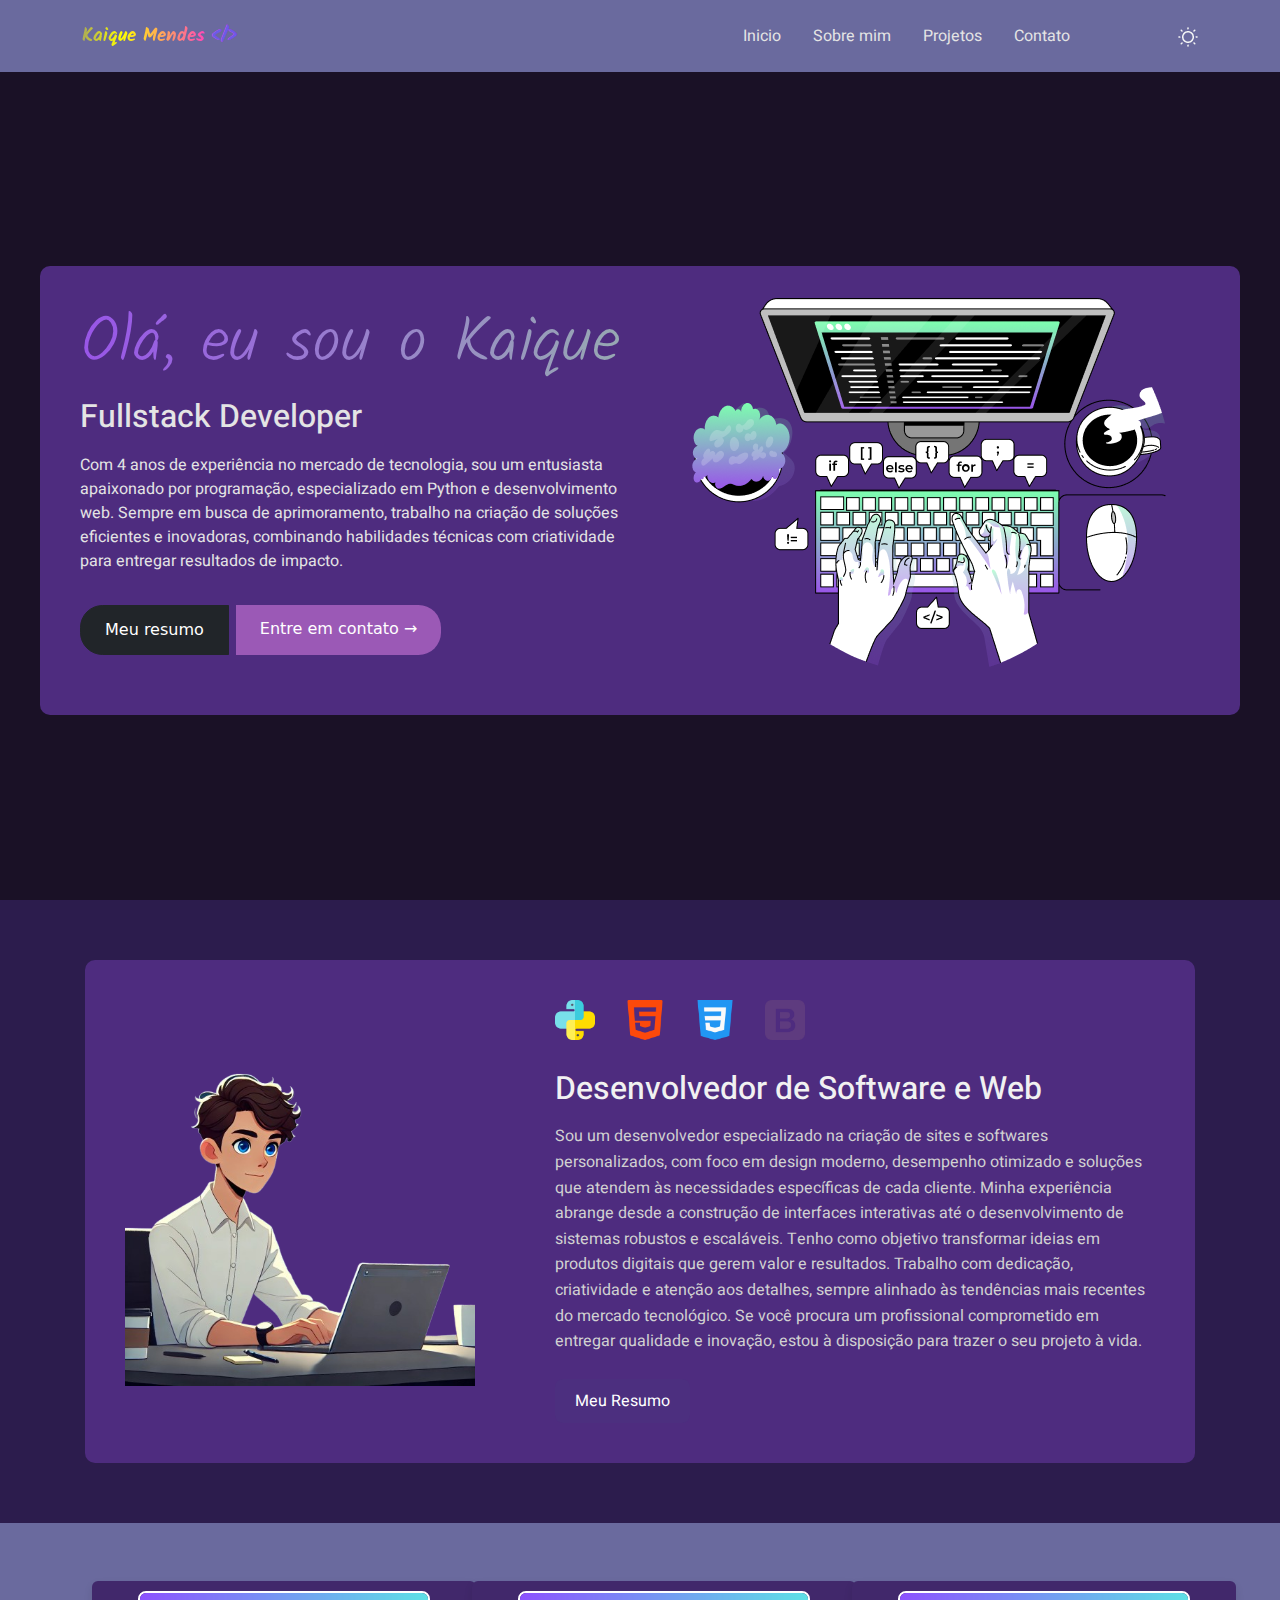
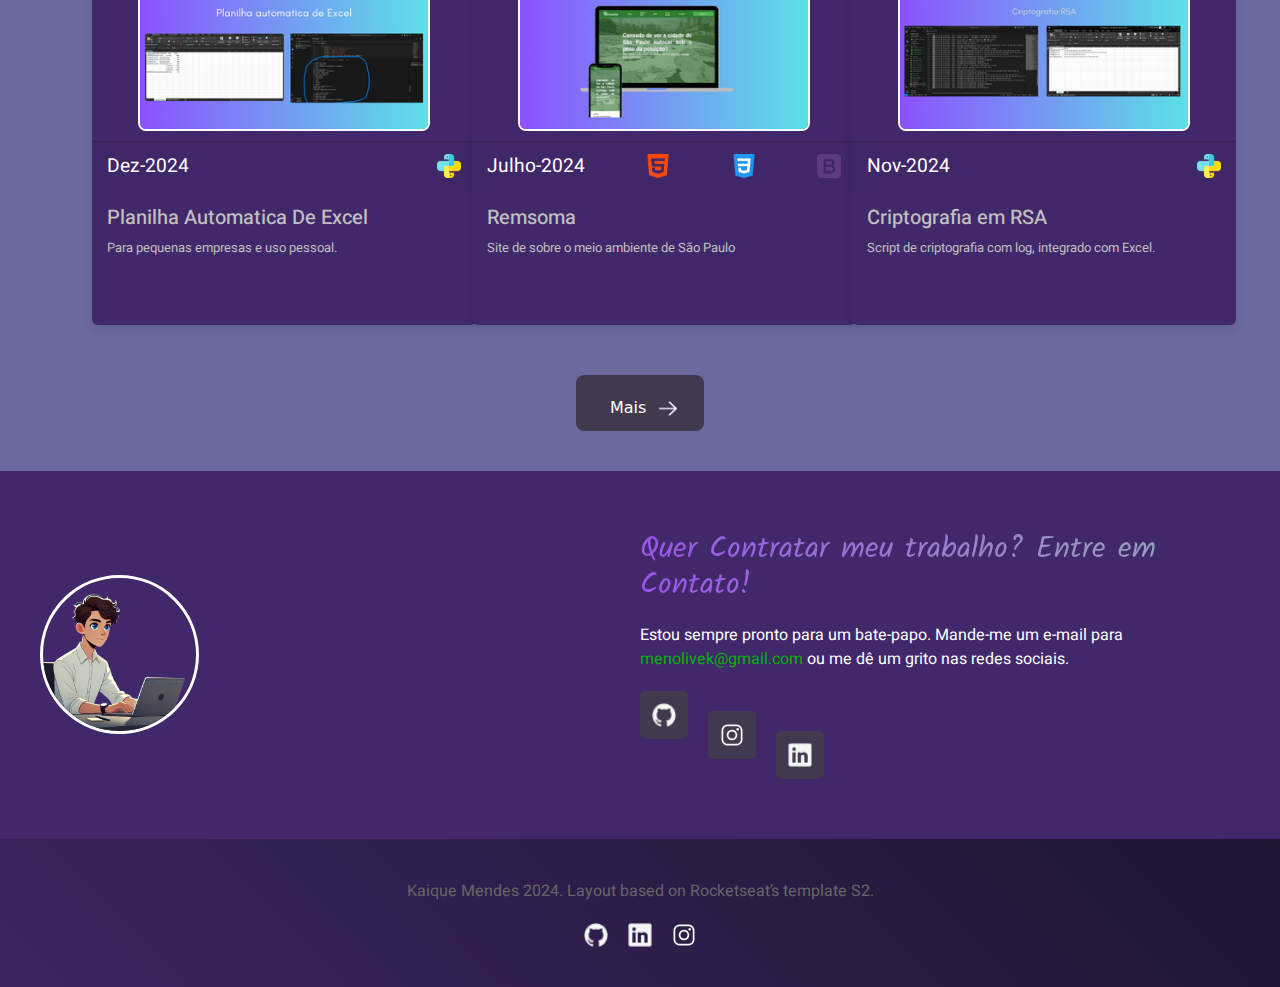
==== commit 7118afd5: "Change themes dark/ligh" ====
--- a/index.html
+++ b/index.html
@@ -6,6 +6,8 @@
        <meta name="viewport" content="width=device-width, initial-scale=1.0">
 
     <title>Kaique Mendes - Portfolio</title>
+    
+
     <!-- Bootstrap CSS -->
     <link href="https://cdn.jsdelivr.net/npm/bootstrap@5.3.0/dist/css/bootstrap.min.css" rel="stylesheet">
     <!-- Custom CSS -->
@@ -20,7 +22,7 @@
     <link rel="preconnect" href="https://fonts.googleapis.com">
     <link rel="preconnect" href="https://fonts.gstatic.com" crossorigin>
     <link href="https://fonts.googleapis.com/css2?family=Kalam:wght@300;400;700&display=swap" rel="stylesheet">
-
+    <link rel="icon" href="/favicon.webp" type="image/x-icon">
 
     <link href="https://fonts.googleapis.com/css2?family=Roboto:wght@300;400;700&display=swap" rel="stylesheet">
 </head>
@@ -40,6 +42,12 @@
                 <li class="nav-item"><a class="nav-link" href="#main">Sobre mim</a></li>
                 <li class="nav-item"><a class="nav-link" href="#projetos">Projetos</a></li>
                 <li class="nav-item"><a class="nav-link" href="#contato">Contato</a></li>
+                <button class="theme-toggle">
+                    <img src="/Vector 1.png" alt="Alterar Tema" class="button-icon">
+                  </button>
+                  
+                  
+
             </ul>
         </div>
     </div>
@@ -236,6 +244,54 @@
 
 
 
+<script>
+  window.addEventListener("load", function () {
+    const loadingScreen = document.getElementById("loading-screen");
+    loadingScreen.style.display = "none";
+  });
+</script>
+
+<script>
+    // Função para alternar entre os temas
+function toggleTheme() {
+  // Verifica se o tema atual é claro ou escuro
+  const currentTheme = document.body.classList.contains('light-theme') ? 'light' : 'dark';
+
+  // Alterna os temas
+  if (currentTheme === 'light') {
+    document.body.classList.replace('light-theme', 'dark-theme');
+    document.querySelector('.navbar').classList.replace('light-theme', 'dark-theme');
+    document.querySelector('footer').classList.replace('light-theme', 'dark-theme');
+  } else {
+    document.body.classList.replace('dark-theme', 'light-theme');
+    document.querySelector('.navbar').classList.replace('dark-theme', 'light-theme');
+    document.querySelector('footer').classList.replace('dark-theme', 'light-theme');
+  }
+
+  // Salva a preferência do tema no localStorage
+  localStorage.setItem('theme', currentTheme === 'light' ? 'dark' : 'light');
+}
+
+// Verifica a preferência do usuário ao carregar a página
+document.addEventListener('DOMContentLoaded', () => {
+  const savedTheme = localStorage.getItem('theme');
+  if (savedTheme === 'dark') {
+    document.body.classList.add('dark-theme');
+    document.querySelector('.navbar').classList.add('dark-theme');
+    document.querySelector('footer').classList.add('dark-theme');
+  } else {
+    document.body.classList.add('light-theme');
+    document.querySelector('.navbar').classList.add('light-theme');
+    document.querySelector('footer').classList.add('light-theme');
+  }
+
+  // Adiciona o evento de clique no botão de alternar tema
+  document.querySelector('.theme-toggle').addEventListener('click', toggleTheme);
+});
+
+</script>
+
+
 <!-- Bootstrap Bundle JS -->
 <script src="https://cdn.jsdelivr.net/npm/bootstrap@5.3.0/dist/js/bootstrap.bundle.min.js"></script>
 </body>
--- a/style.css
+++ b/style.css
@@ -18,7 +18,7 @@
 .navbar {
   font-family: "Heebo", sans-serif;
   background-color: #1a1126;
-  color: #e4e4e4;
+  color: transparent;
   padding: 1rem 0;
 }
 
@@ -33,15 +33,48 @@
 
 .navbar-brand {
   font-family: "Kalam", cursive;
-  font-size: 1.5rem;
+  font-size: 1.2rem;
   font-weight: 700;
-  background: linear-gradient(90deg, rgb(255, 0, 0), rgb(255, 165, 0), rgb(0, 255, 0), rgb(0, 0, 255), rgb(255, 0, 255));
+  background: linear-gradient(90deg, rgb(255, 0, 0), rgb(0, 255, 0), rgb(0, 0, 255), rgb(255, 255, 0), rgb(255, 0, 255));
   background-size: 300% 100%;
   background-position: 100% 0;
-  animation: rgbGradient 3s ease-in-out infinite; /* Gradiente movendo de direita para esquerda */
-  -webkit-background-clip: text;
-  color: transparent;
+  animation: rgbGradient 3s ease-in-out infinite;
+  -webkit-background-clip: text; /* Vendor prefix for Webkit-based browsers */
+  -moz-background-clip: text;    /* Vendor prefix for Firefox */
+  background-clip: text;         /* Standard property */
+  color: transparent;            /* Makes the text transparent to show the background */
   display: inline;
+}
+
+.loader {
+  width: 50px;
+  height: 50px;
+  border: 5px solid #f3f3f3; /* Cor de fundo */
+  border-top: 5px solid #3498db; /* Cor do arco */
+  border-radius: 50%; /* Faz o círculo */
+  animation: spin 1s linear infinite; /* Animação de rotação */
+}
+
+@keyframes spin {
+  from {
+    transform: rotate(0deg);
+  }
+  to {
+    transform: rotate(360deg);
+  }
+}
+
+#loading-screen {
+  position: fixed;
+  top: 0;
+  left: 0;
+  width: 100%;
+  height: 100%;
+  background: rgba(255, 255, 255, 0.9); /* Fundo translúcido */
+  display: flex;
+  justify-content: center;
+  align-items: center;
+  z-index: 9999; /* Fica acima de tudo */
 }
 
 
@@ -638,33 +671,6 @@
   }
 }
 
-/* Navbar */
-.navbar {
-  font-family: "Heebo", sans-serif;
-  background-color: #1a1126;
-  color: #e4e4e4;
-  padding: 1rem 0;
-}
-
-.navbar-brand {
-  font-family: "Kalam", cursive;
-  color: #e4e4e4;
-  font-size: 1rem;
-  font-weight: 700;
-}
-
-.navbar-brand .code-icon {
-  color: #6c5ce7;
-}
-
-.nav-link {
-  color: #e4e4e4 !important;
-  margin-left: 1rem;
-}
-
-.nav-link:hover {
-  color: #6c5ce7 !important;
-}
 
 /* Hero Section */
 .hero {
@@ -1184,4 +1190,69 @@
   .card-container .card p {
     font-size: 0.9rem; /* Ajuste do tamanho da descrição */
   }
-}+}
+
+/* Cores claras e escuras */
+
+
+/* Tema Claro */
+body.light-theme {
+  background-color: #6a6a9e ; /* Fundo claro */
+  color: #333; /* Texto escuro */
+}
+
+.navbar.light-theme {
+  background-color: #6a6a9e ; /* Navbar branca */
+  color: #333; /* Texto escuro */
+}
+
+footer.light-theme {
+  background-color: #6a6a9e ; /* Cor suave no rodapé */
+  color: #666; /* Texto escuro */
+}
+
+/* Tema Escuro (Roxo) */
+body.dark-theme {
+  background-color: #1a1126; /* Fundo roxo escuro */
+  color: #f1f1f1; /* Texto claro */
+}
+
+.navbar.dark-theme {
+  background-color: #1a1126; /* Navbar roxa */
+  color: #f1f1f1; /* Texto claro */
+}
+
+footer.dark-theme {
+  background-color: #3b3b8c; /* Rodapé roxo escuro */
+  color: #f1f1f1; /* Texto claro */
+}
+
+
+
+
+
+
+/* Estilo do botão de alternar tema */
+.theme-toggle {
+  background: none; /* Remove o fundo do botão */
+  border: none; /* Remove a borda */
+  padding: 0; /* Remove o padding para a imagem ocupar todo o espaço */
+  cursor: pointer; /* Altera o cursor para indicar que é clicável */
+  margin-left: 100px; /* Ajuste o valor conforme necessário */
+
+}
+
+.button-icon {
+  width: 20px; /* Ajuste o tamanho da imagem */
+  height: 20px; /* Ajuste o tamanho da imagem */
+}
+
+
+
+button.theme-toggle:hover {
+  background-color: #555;
+}
+
+
+
+
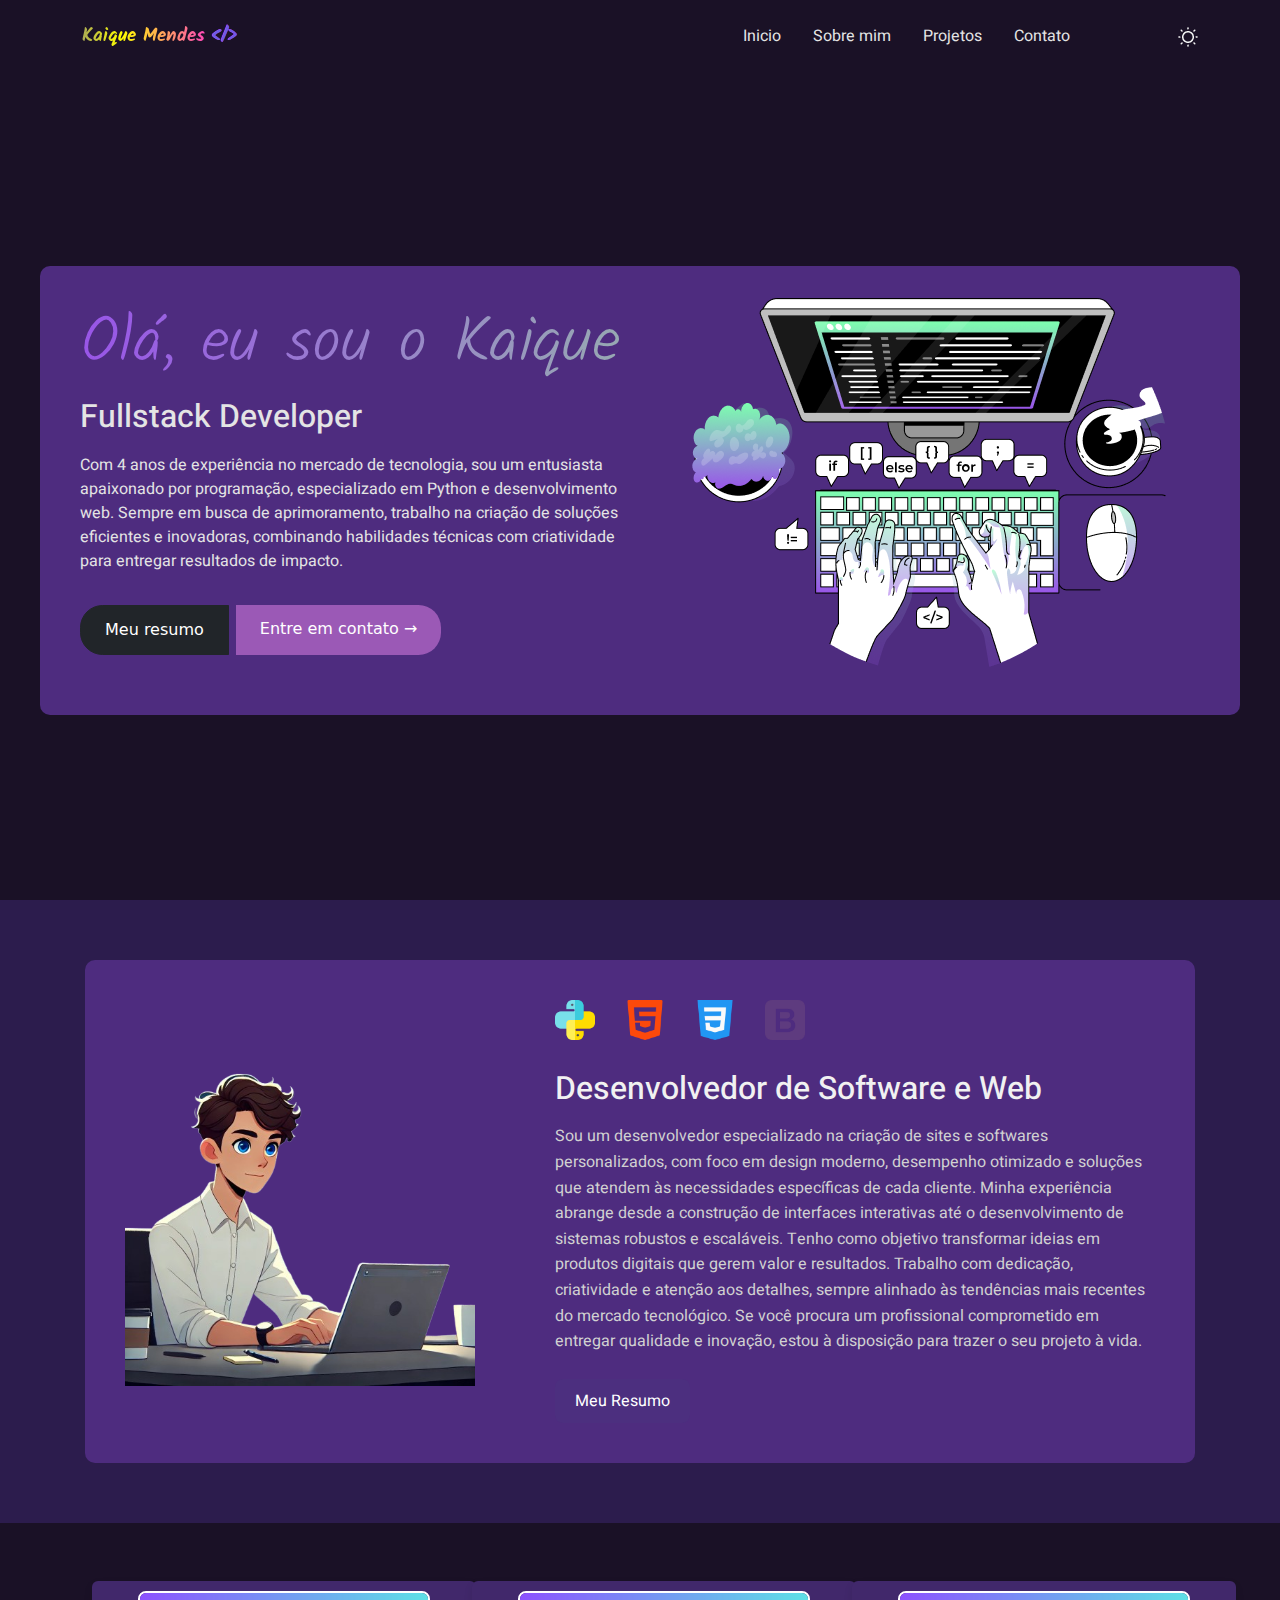
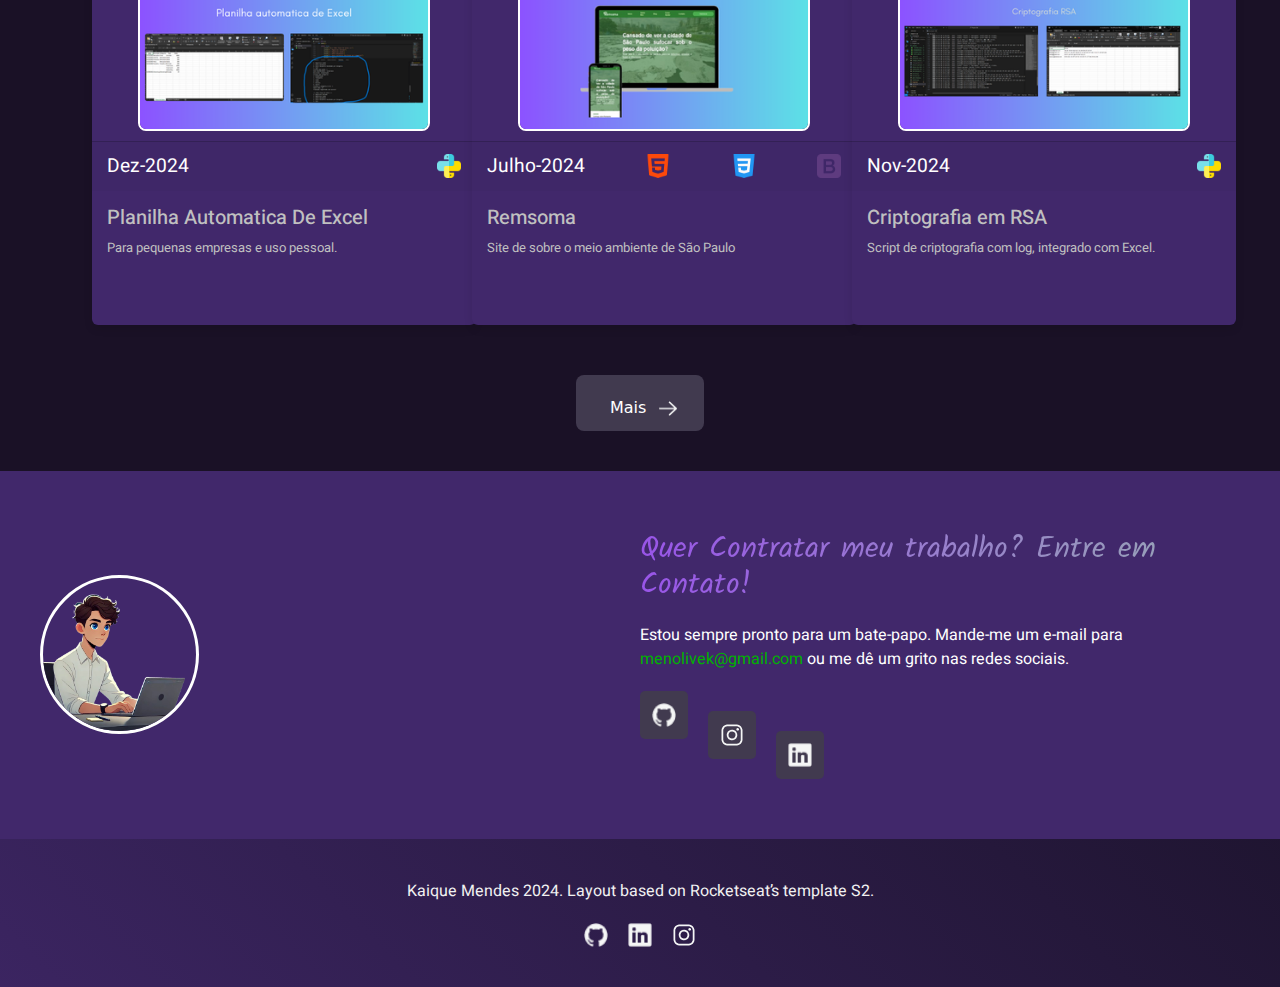
==== commit 4cc76221: "Manutenção" ====
--- a/index.html
+++ b/index.html
@@ -45,6 +45,7 @@
                 <button class="theme-toggle">
                     <img src="/Vector 1.png" alt="Alterar Tema" class="button-icon">
                   </button>
+                  
                   
                   
 
@@ -253,44 +254,45 @@
 
 <script>
     // Função para alternar entre os temas
-function toggleTheme() {
-  // Verifica se o tema atual é claro ou escuro
-  const currentTheme = document.body.classList.contains('light-theme') ? 'light' : 'dark';
-
-  // Alterna os temas
-  if (currentTheme === 'light') {
-    document.body.classList.replace('light-theme', 'dark-theme');
-    document.querySelector('.navbar').classList.replace('light-theme', 'dark-theme');
-    document.querySelector('footer').classList.replace('light-theme', 'dark-theme');
-  } else {
-    document.body.classList.replace('dark-theme', 'light-theme');
-    document.querySelector('.navbar').classList.replace('dark-theme', 'light-theme');
-    document.querySelector('footer').classList.replace('dark-theme', 'light-theme');
-  }
-
-  // Salva a preferência do tema no localStorage
-  localStorage.setItem('theme', currentTheme === 'light' ? 'dark' : 'light');
-}
-
-// Verifica a preferência do usuário ao carregar a página
-document.addEventListener('DOMContentLoaded', () => {
-  const savedTheme = localStorage.getItem('theme');
-  if (savedTheme === 'dark') {
-    document.body.classList.add('dark-theme');
-    document.querySelector('.navbar').classList.add('dark-theme');
-    document.querySelector('footer').classList.add('dark-theme');
-  } else {
-    document.body.classList.add('light-theme');
-    document.querySelector('.navbar').classList.add('light-theme');
-    document.querySelector('footer').classList.add('light-theme');
-  }
-
-  // Adiciona o evento de clique no botão de alternar tema
-  document.querySelector('.theme-toggle').addEventListener('click', toggleTheme);
-});
-
-</script>
-
+    function toggleTheme() {
+      // Verifica se o tema atual é claro ou escuro
+      const currentTheme = document.body.classList.contains('light-theme') ? 'light' : 'dark';
+  
+      // Alterna os temas
+      if (currentTheme === 'light') {
+        document.body.classList.replace('light-theme', 'dark-theme');
+        document.querySelector('.navbar').classList.replace('light-theme', 'dark-theme');
+        document.querySelector('footer').classList.replace('light-theme', 'dark-theme');
+      } else {
+        document.body.classList.replace('dark-theme', 'light-theme');
+        document.querySelector('.navbar').classList.replace('dark-theme', 'light-theme');
+        document.querySelector('footer').classList.replace('dark-theme', 'light-theme');
+      }
+  
+      // Salva a preferência do tema no localStorage
+      localStorage.setItem('theme', currentTheme === 'light' ? 'dark' : 'light');
+    }
+  
+    // Verifica a preferência do usuário ao carregar a página
+    document.addEventListener('DOMContentLoaded', () => {
+      const savedTheme = localStorage.getItem('theme');
+      
+      // Se não houver tema salvo, define o modo escuro como padrão
+      if (savedTheme === 'dark' || savedTheme === null) {
+        document.body.classList.add('dark-theme');
+        document.querySelector('.navbar').classList.add('dark-theme');
+        document.querySelector('footer').classList.add('dark-theme');
+      } else {
+        document.body.classList.add('light-theme');
+        document.querySelector('.navbar').classList.add('light-theme');
+        document.querySelector('footer').classList.add('light-theme');
+      }
+  
+      // Adiciona o evento de clique no botão de alternar tema
+      document.querySelector('.theme-toggle').addEventListener('click', toggleTheme);
+    });
+  </script>
+  
 
 <!-- Bootstrap Bundle JS -->
 <script src="https://cdn.jsdelivr.net/npm/bootstrap@5.3.0/dist/js/bootstrap.bundle.min.js"></script>
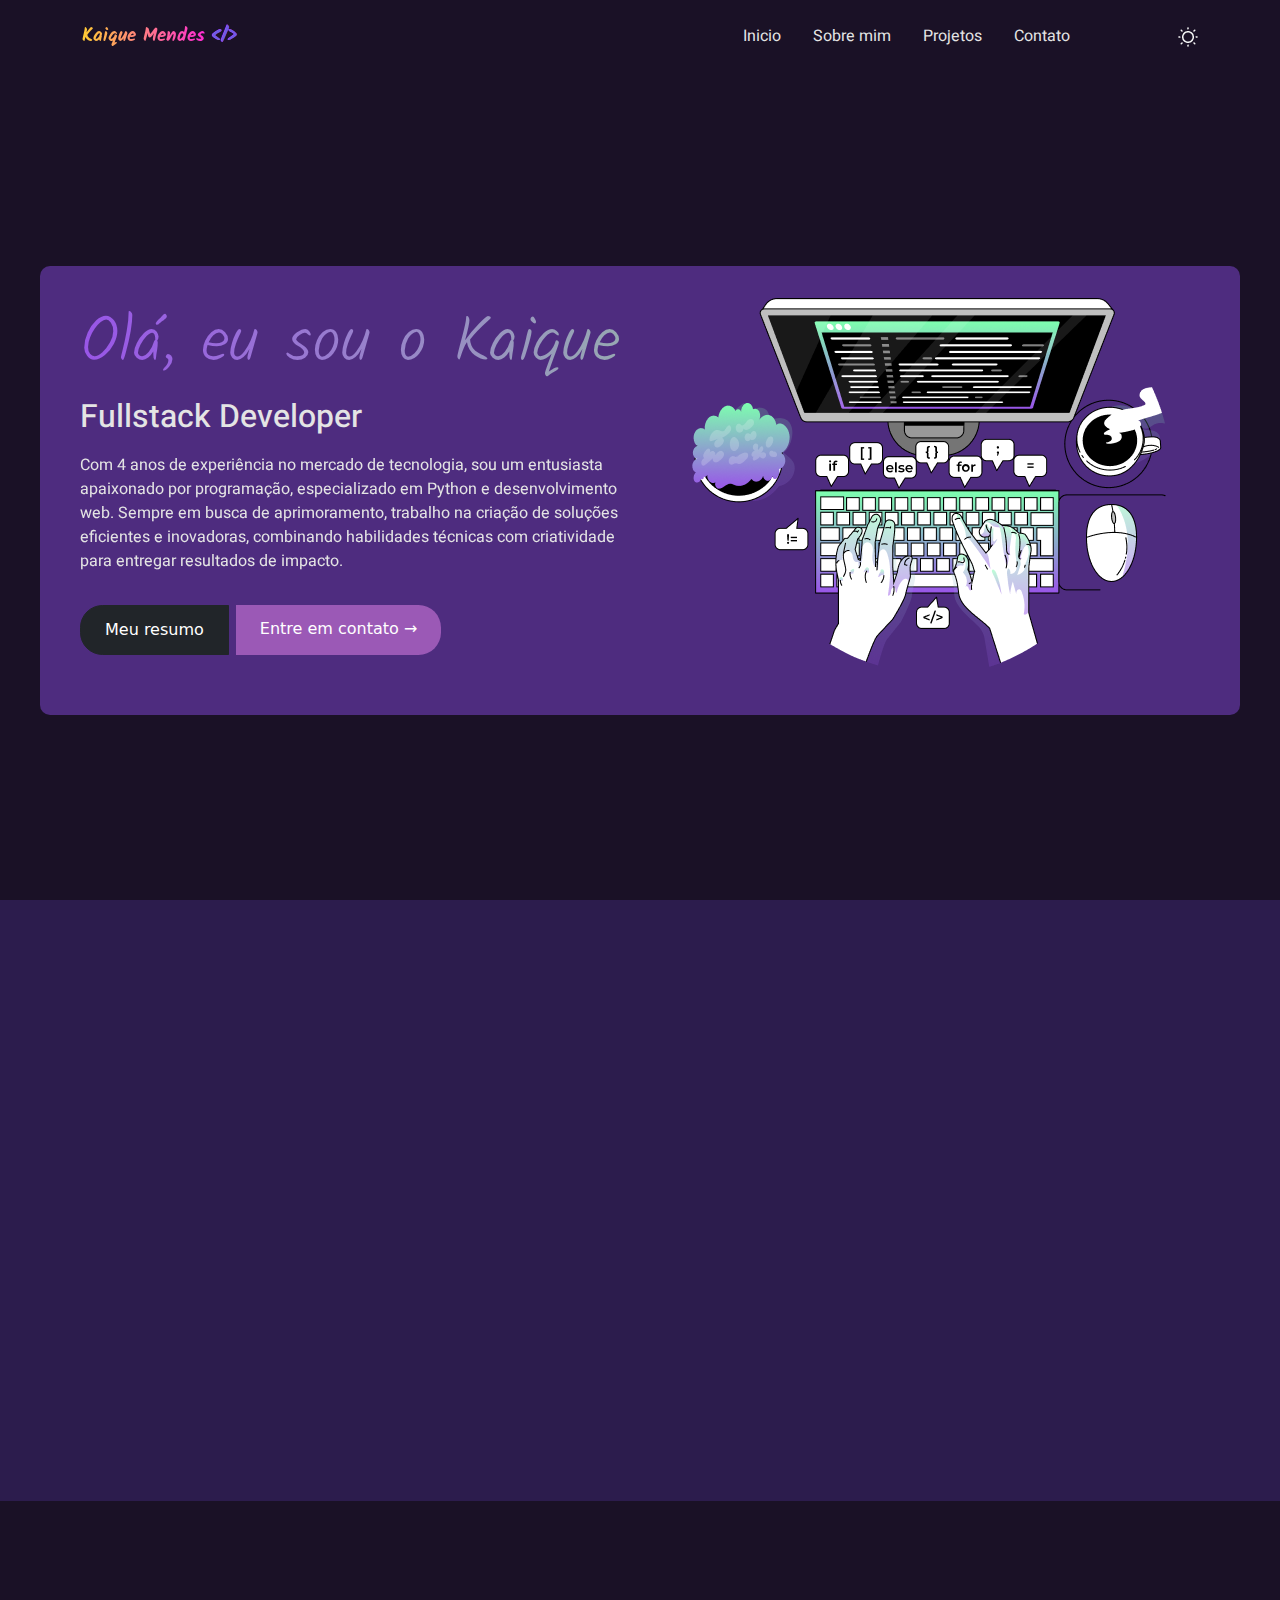
==== commit e5ae9cd7: "Alteração de animações,rgbs,e cores de textos" ====
--- a/index.html
+++ b/index.html
@@ -17,6 +17,7 @@
     <link rel="preconnect" href="https://fonts.gstatic.com" crossorigin>
     <link href="https://fonts.googleapis.com/css2?family=Heebo:wght@100..900&family=Kalam:wght@300;400;700&display=swap"
         rel="stylesheet">
+        <link href="https://cdn.jsdelivr.net/npm/aos@2.3.4/dist/aos.css" rel="stylesheet">
 
 
     <link rel="preconnect" href="https://fonts.googleapis.com">
@@ -58,10 +59,10 @@
 <section class="hero d-flex align-items-center">
     <div class="main-container">
         <div class="row">
-            <div class="col-md-6 text-content">
+            <div  class="col-md-6 text-content">
                 <h1>Olá, eu sou o <span class="highlight">Kaique</span></h1>
                 <h2>Fullstack Developer</h2>
-                <p>Com 4 anos de experiência no mercado de tecnologia, sou um entusiasta apaixonado por programação,
+                <p  data-aos="fade-left" >Com 4 anos de experiência no mercado de tecnologia, sou um entusiasta apaixonado por programação,
                     especializado em Python e desenvolvimento web. Sempre em busca de aprimoramento, trabalho na criação
                     de soluções eficientes e inovadoras, combinando habilidades técnicas com criatividade para entregar
                     resultados de impacto.</p>
@@ -80,7 +81,7 @@
 
 
 <main>
-    <section  id="main" class="main-container">
+    <section data-aos="fade-up" data-aos-duration="1000" id="main" class="main-container">
         <div class="left-content">
             <img src="/kaiquezin-removebg-preview.png" alt="Person working at laptop" />
         </div>
@@ -91,7 +92,7 @@
                 <img src="/icons-softskils/css-3.png" alt="CSS" />
                 <img src="/icons-softskils/bootstrap.png" alt="Bootstrap" />
             </div>
-            <h2>Desenvolvedor de Software e Web
+            <h2 id="h2_main" >Desenvolvedor de Software e Web - Analista De Dados
 
             </h2>
             <p>
@@ -101,7 +102,6 @@
                 
                 Se você procura um profissional comprometido em entregar qualidade e inovação, estou à disposição para trazer o seu projeto à vida.
             </p>
-            <button class="resume-btn">Meu Resumo</button>
         </div>
     </section>
 </main>
@@ -109,11 +109,11 @@
 
 
 <!-- Section para os cards de projetos -->
-<section id="projetos" class="mt-5">
+<section  data-aos="fade-up" data-aos-duration="1000" id="projetos" class="mt-5">
     <div class="container">
         <div class="row justify-content-center">
             <!-- Card 1 -->
-            <div class="col-md-4">
+            <div id="cardcompleto" class="col-md-4">
                 <a href="https://github.com/seu-perfil" class="card-link">
                     <div class="card">
                         <div class="card-img-container">
@@ -172,25 +172,18 @@
                 </div>
             </div>
             
+            
         </div>
         
     </a>
-        <!-- Botão Veja Mais com a flecha -->
-        <div class="button-container">
-            <a href="#" class="btn-veja-mais">
-    
-                Mais
-                <img src="/flecha button.png" alt="Flecha" class="arrow-icon">
-            </a>
-        </div>
-    </div>
+      
 
 
 
 </section>
 
 
-<section id="contato" class="contact-section">
+<section data-aos="fade-up" data-aos-duration="1000" id="contato" class="contact-section">
     
     <div class="contact-container">
         <!-- Círculo com imagem -->
@@ -224,7 +217,7 @@
             </div>
 </section>
 
-<footer id="footer" class="footer">
+<footer data-aos="fade-up"id="footer" class="footer">
     <div class="footer-container">
         <p class="footer-text">Kaique Mendes 2024. Layout based on Rocketseat’s template S2.</p>
         <div class="footer-icons">
@@ -244,7 +237,11 @@
 
 
 
-
+<script src="https://cdn.jsdelivr.net/npm/aos@2.3.4/dist/aos.js"></script>
+<script>
+    AOS.init();
+  </script>
+  
 <script>
   window.addEventListener("load", function () {
     const loadingScreen = document.getElementById("loading-screen");
--- a/style.css
+++ b/style.css
@@ -1,4 +1,5 @@
-/* General Reset */
+
+
 body {
 
   background-color: #1a1126;
@@ -36,14 +37,25 @@
   font-size: 1.2rem;
   font-weight: 700;
   background: linear-gradient(90deg, rgb(255, 0, 0), rgb(0, 255, 0), rgb(0, 0, 255), rgb(255, 255, 0), rgb(255, 0, 255));
-  background-size: 300% 100%;
+  background-size: 500% 100%; /* Aumenta o tamanho para um movimento mais suave */
   background-position: 100% 0;
-  animation: rgbGradient 3s ease-in-out infinite;
+  animation: rgbGradient 5s linear infinite; /* Ajuste para animação suave e contínua */
   -webkit-background-clip: text; /* Vendor prefix for Webkit-based browsers */
   -moz-background-clip: text;    /* Vendor prefix for Firefox */
   background-clip: text;         /* Standard property */
   color: transparent;            /* Makes the text transparent to show the background */
   display: inline;
+}
+@keyframes rgbGradient {
+  0% {
+    background-position: 100% 0;
+  }
+  50% {
+    background-position: 0 0;
+  }
+  100% {
+    background-position: 100% 0;
+  }
 }
 
 .loader {
@@ -95,7 +107,7 @@
 .hero {
   min-height: 100vh;
   background-color: #1a1126;
-  color: #e4e4e4;
+  color: silver;
   padding-top: 5rem;
 }
 
@@ -193,10 +205,36 @@
   align-items: center;
   padding: 60px 20px;
 }
+#h2_main {
+  color: #171023;
+  background: linear-gradient(90deg, rgb(75, 0, 130), rgb(238, 130, 238), rgb(148, 0, 211), rgb(221, 160, 221), rgb(255, 0, 255));
+
+  background-size: 500% 100%; /* Aumenta o tamanho para um movimento mais suave */
+  background-position: 100% 0;
+  animation: rgbGradient 5s linear infinite; /* Ajuste para animação suave e contínua */
+  -webkit-background-clip: text; /* Vendor prefix for Webkit-based browsers */
+  -moz-background-clip: text;    /* Vendor prefix for Firefox */
+  background-clip: text;         /* Standard property */
+  color: transparent;            /* Makes the text transparent to show the background */
+  display: inline;
+}
+
+@keyframes rgbGradient {
+  0% {
+    background-position: 100% 0;
+  }
+  50% {
+    background-position: 0 0;
+  }
+  100% {
+    background-position: 100% 0;
+  }
+}
 
 .main-container {
   
   background-color: #4e2c7f;
+  font-size: 1.8;
   /* Fundo roxo claro dentro do container */
   display: flex;
   max-width: 1200px;
@@ -208,6 +246,7 @@
   /* Espaçamento interno no container */
   border-radius: 10px;
   /* Bordas arredondadas no container */
+
 }
 
 
@@ -329,27 +368,16 @@
   /* Efeito hover */
 }
 
-/* cards */
+/* cards */ 
 
 .card {
-  font-family: "Heebo", sans-serif;
-  background-color: #41286B;
-  color: white;
-  width: 384px;
-  height: 344px;
-  margin: 10px;
-  border: none;
-  display: flex;
-  justify-content: flex-start;
-  flex-direction: column;
+  width: 200px; /* Ajusta a largura dos cards */
+  height: 200px; /* Ajusta a altura dos cards */
+  margin: 10px; /* Ajusta a margem ao redor dos cards */
   position: relative;
-  overflow: hidden;
-  /* Garante que o conteúdo não saia do card */
+  overflow: hidden; /* Impede que o conteúdo ultrapasse os limites do card */
   transition: transform 0.5s ease, box-shadow 0.3s ease, filter 0.3s ease;
-  box-shadow: 0 4px 8px rgba(0, 0, 0, 0.1);
-  /* Sombra suave para o card */
-
-
+  box-shadow: 0 4px 8px rgba(0, 0, 0, 0.1); /* Adiciona sombra ao card */
 }
 
 .card:hover {
@@ -426,61 +454,6 @@
   gap: 20px;
 }
 
-
-/* Container do botão Veja mais */
-.button-container {
-  top: -40px;
-  position: relative;
-  text-align: center;
-  margin-top: 56px;
-  
-  /* Distância dos cards */
-}
-
-/* Estilo do botão Veja mais */
-.btn-veja-mais {
-  display: inline-block;
-  background-color: #413A4F;
-  color: white;
-  padding: 16px 32px;
-  text-decoration: none;
-  font-size: 16px;
-  border-radius: 8px;
-  border: 2px solid transparent;
-  /* Borda inicial */
-  width: 128px;
-  height: 56px;
-  text-align: center;
-  /* Garantir que o texto esteja centralizado */
-  line-height: 30px;
-  /* Alinha verticalmente o texto */
-  white-space: nowrap;
-  /* Impede que o texto quebre em várias linhas */
-  transition: all 0.3s ease;
-  /* Transição suave para hover */
-}
-
-
-/* Estilo da flecha */
-.arrow-icon {
-  width: 18px;
-  /* Largura da flecha */
-  height: 15px;
-  /* Altura da flecha */
-  margin-left: 8px;
-  /* Espaço entre o texto e a flecha */
-}
-
-
-/* Efeito hover no botão */
-.btn-veja-mais:hover {
-  background-color: #4d3b7d;
-  /* Cor mais clara para o hover */
-  border: 2px solid #41286B;
-  /* Borda roxa no hover */
-  cursor: pointer;
-  /* Cursor de pointer */
-}
 
 
 /* Estilo da seção de contato */
